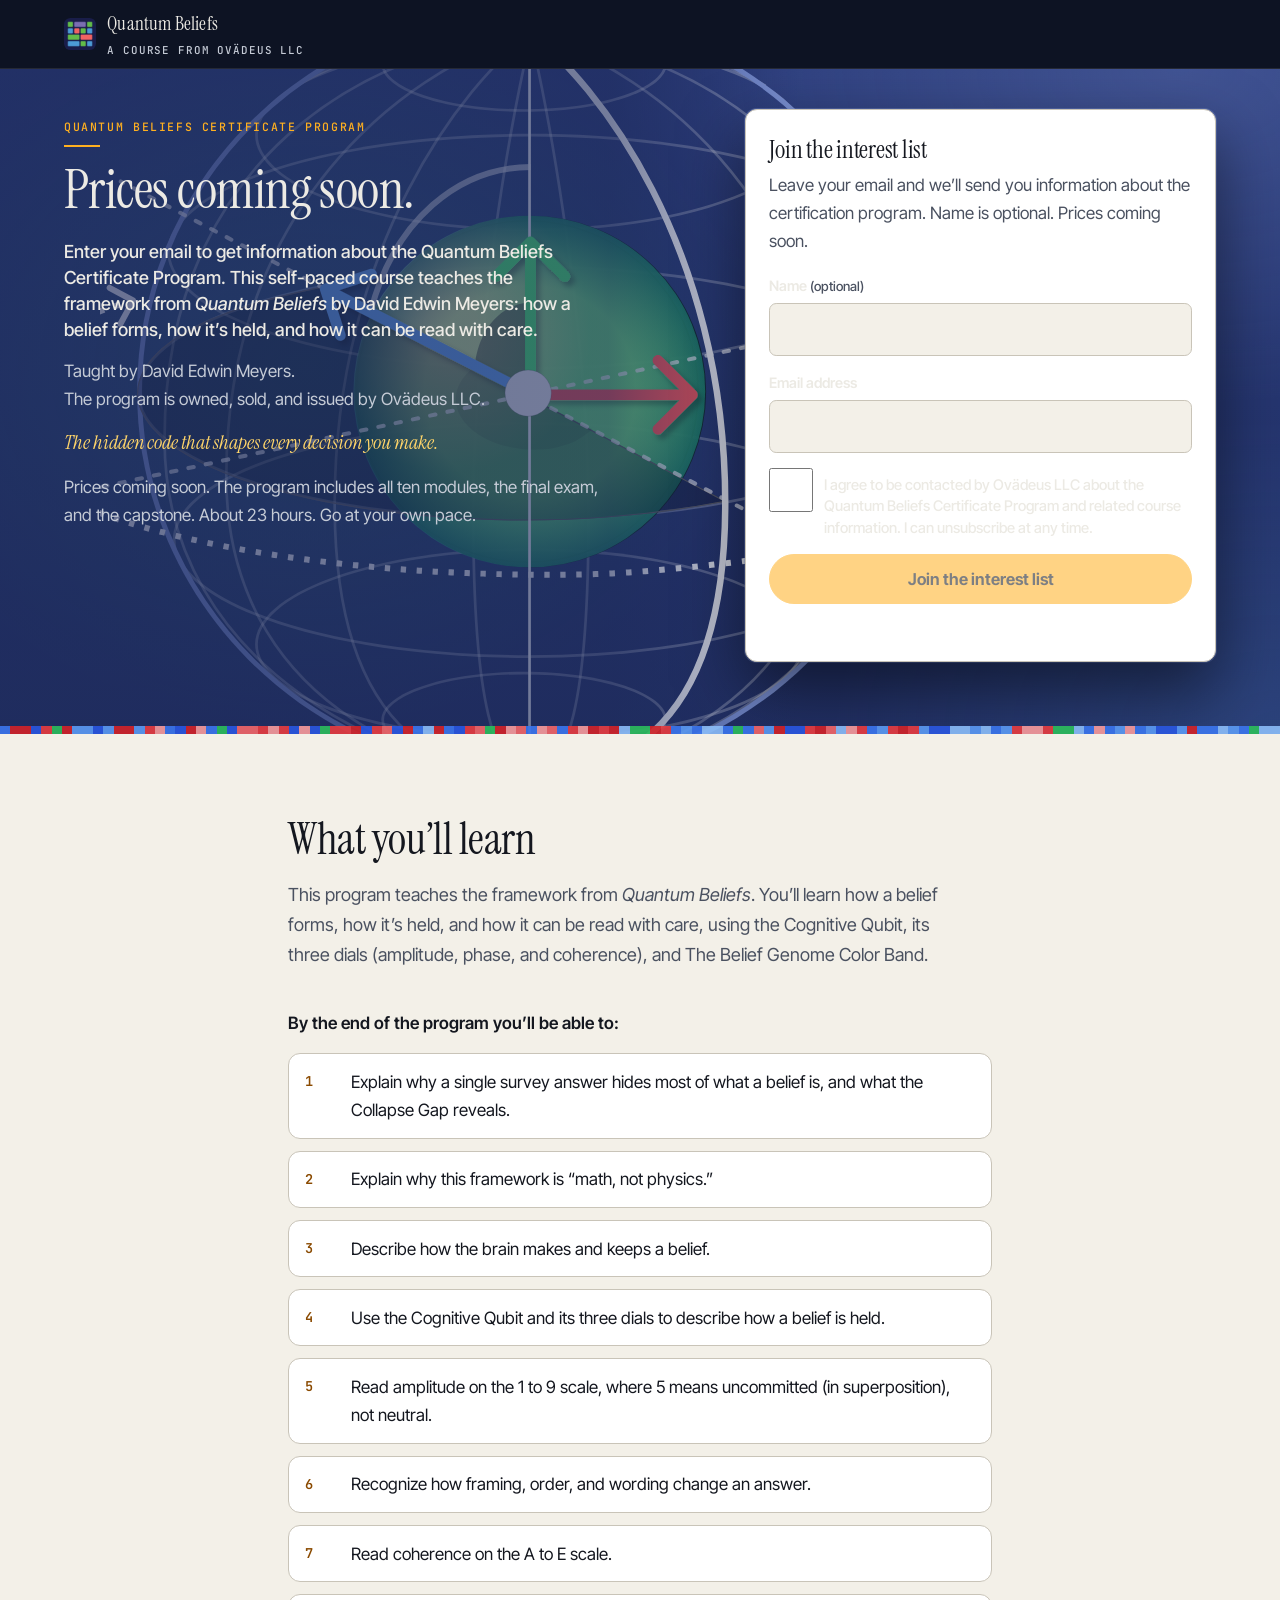
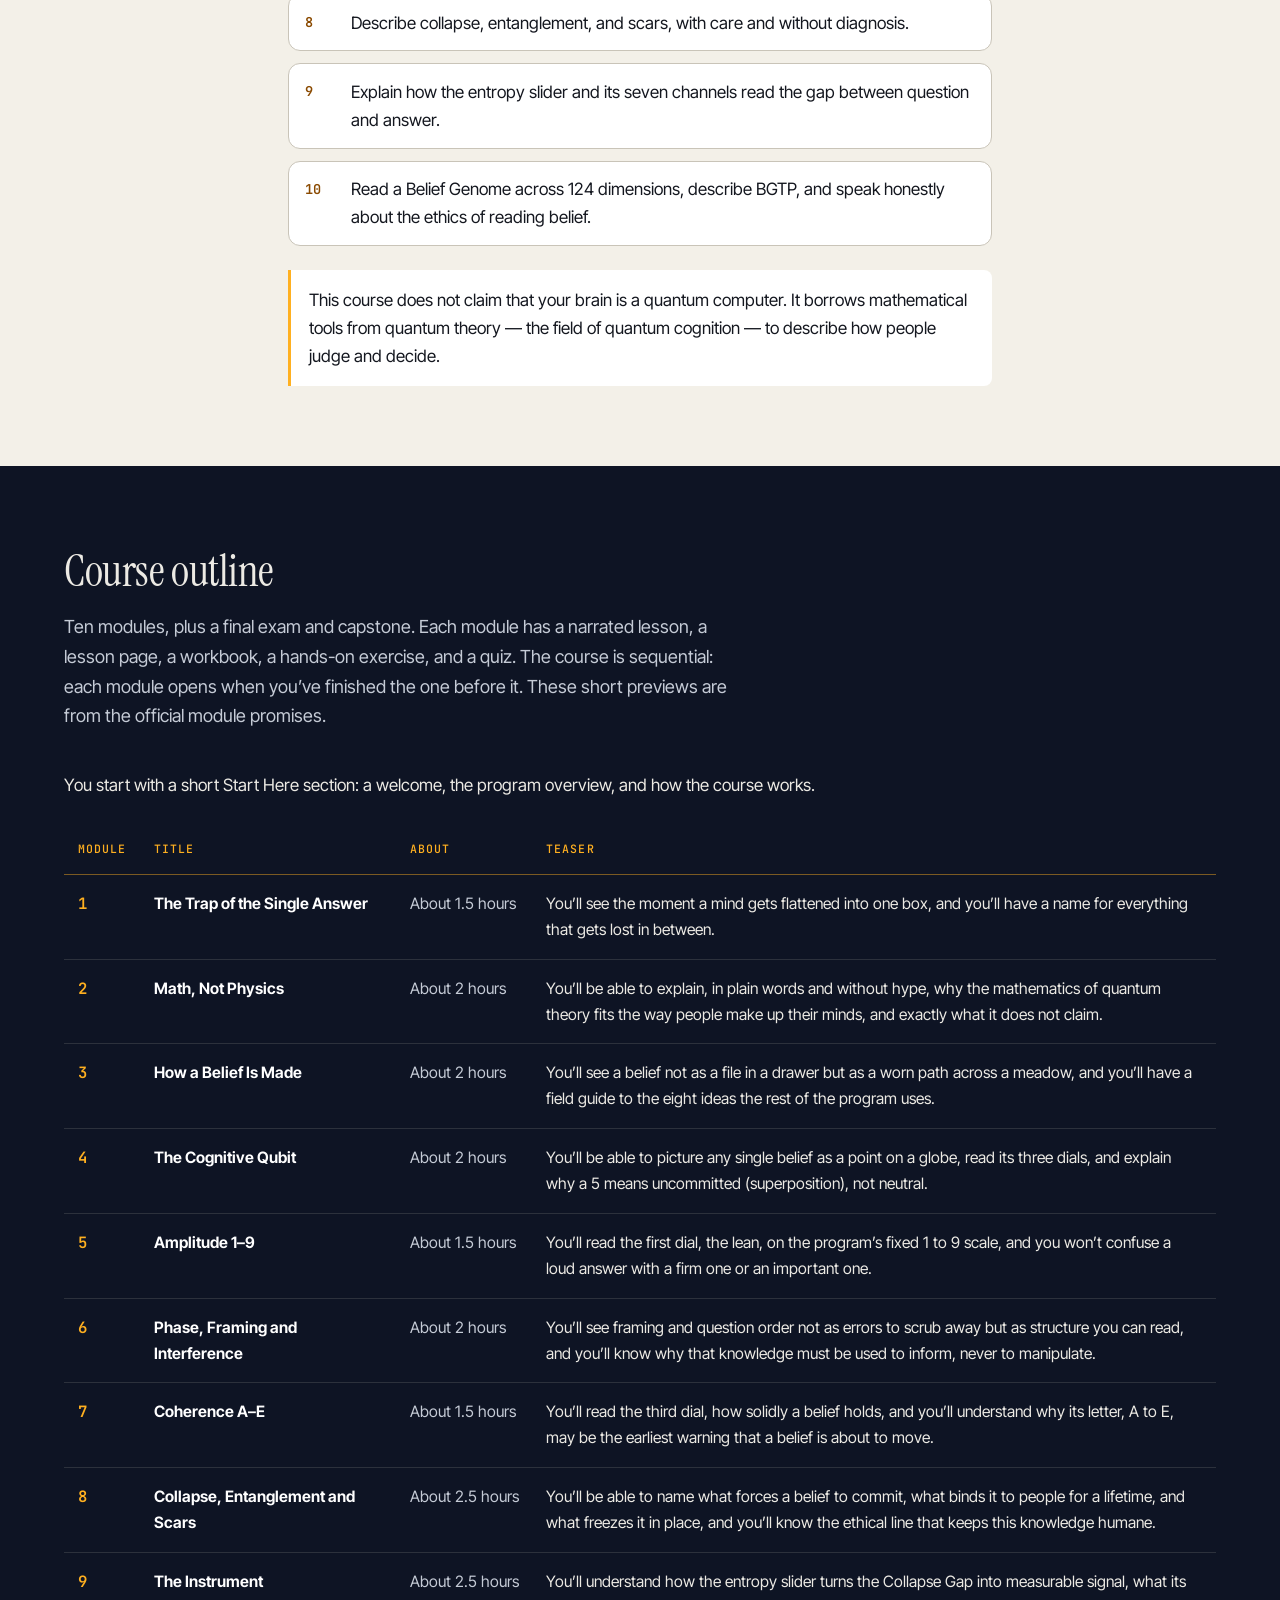
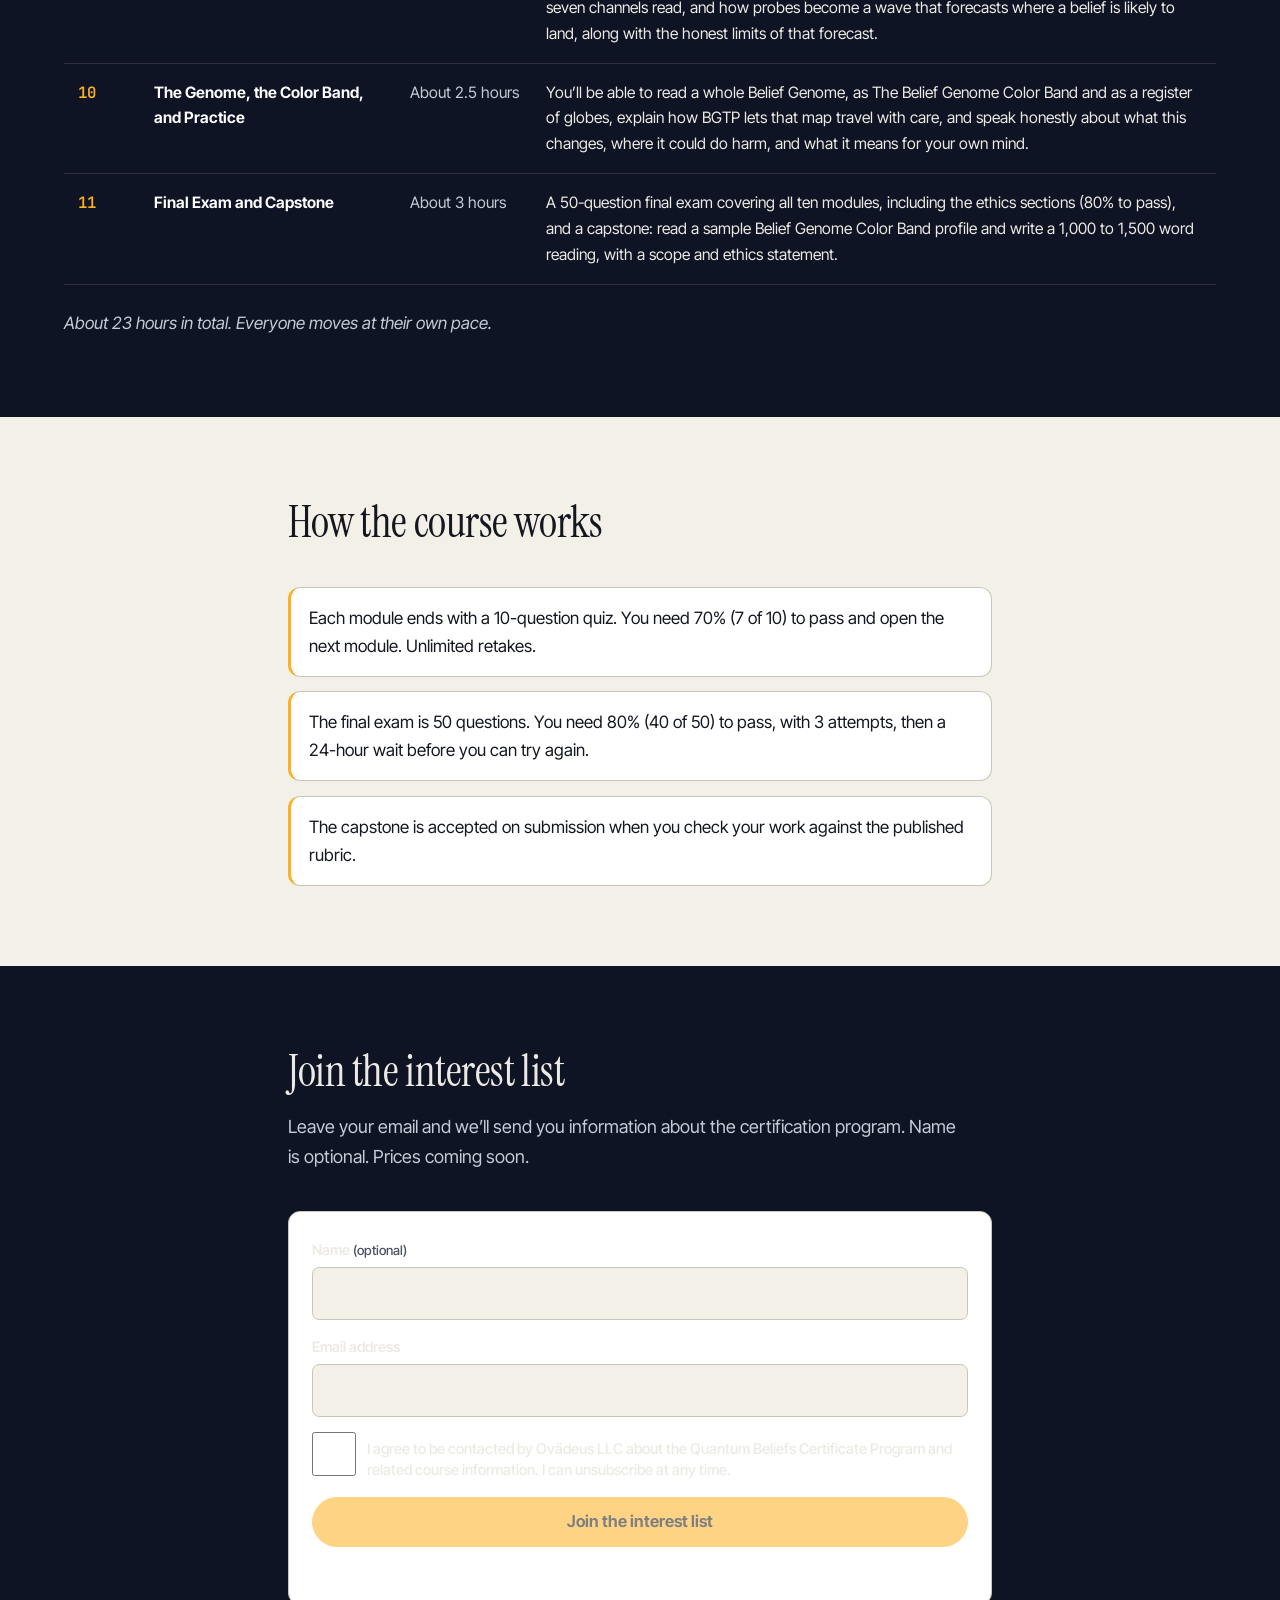
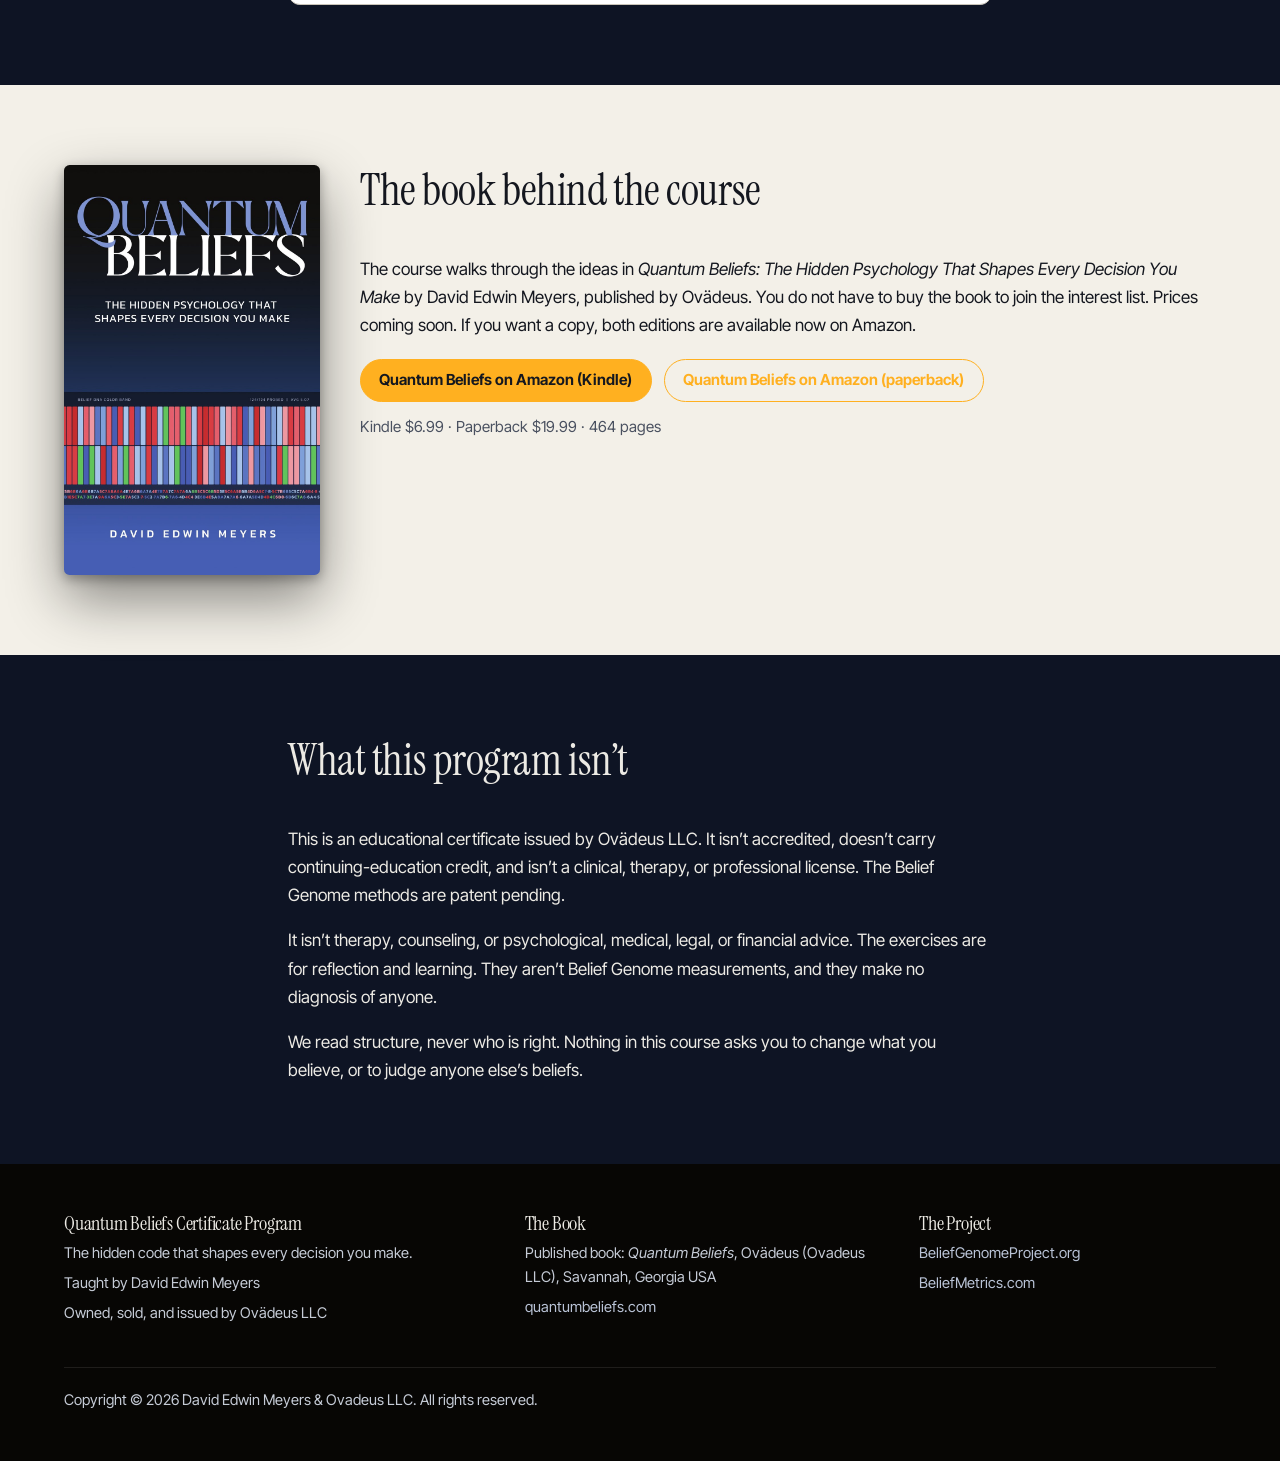
==== certification/index.html @ 7f12917e "Add /certification interest-list page and signup source tags. Duplicate the /linkedin landing as a n" ====
<!DOCTYPE html>
<html lang="en">
<head>
  <meta charset="utf-8">
  <meta name="viewport" content="width=device-width, initial-scale=1">
  <title>Join the interest list · Quantum Beliefs Certificate Program</title>
  <meta name="description" content="Prices coming soon. Join the interest list for the Quantum Beliefs Certificate Program, a self-paced course in the framework of the book Quantum Beliefs by David Edwin Meyers.">
  <meta name="robots" content="noindex, nofollow">
  <meta name="author" content="David Edwin Meyers">
  <meta name="theme-color" content="#0E1424">
  <link rel="canonical" href="https://quantumbeliefs.com/certification">
  <meta property="og:type" content="website">
  <meta property="og:url" content="https://quantumbeliefs.com/certification">
  <meta property="og:title" content="Quantum Beliefs Certificate Program">
  <meta property="og:description" content="Prices coming soon. Join the interest list for the Quantum Beliefs Certificate Program, a self-paced course in the framework of the book Quantum Beliefs by David Edwin Meyers.">
  <meta property="og:image" content="https://quantumbeliefs.com/assets/og-image.jpg">
  <meta property="og:image:width" content="1200">
  <meta property="og:image:height" content="630">
  <meta property="og:locale" content="en_US">
  <meta name="twitter:card" content="summary_large_image">
  <meta name="twitter:url" content="https://quantumbeliefs.com/certification">
  <meta name="twitter:title" content="Quantum Beliefs Certificate Program">
  <meta name="twitter:description" content="Prices coming soon. Join the interest list for the Quantum Beliefs Certificate Program, a self-paced course in the framework of the book Quantum Beliefs by David Edwin Meyers.">
  <meta name="twitter:image" content="https://quantumbeliefs.com/assets/og-image.jpg">
  <link rel="icon" href="/assets/favicon.png" type="image/png">
  <link rel="apple-touch-icon" href="/assets/logo-bgp.png">
  <link rel="stylesheet" href="/styles.css?v=20261124-linkedin-launch">
  <link rel="stylesheet" href="/linkedin/linkedin.css?v=20261124-hero-art">
</head>
<body class="linkedin-page certification-page">
  <a class="skip-link" href="#signup">Skip to sign-up form</a>


  <header class="site-header linkedin-header" id="top">
    <div class="header-inner">
      <a class="brand" href="https://quantumbeliefs.com/">
        <img src="/assets/logo-bgp.png" alt="" width="40" height="40">
        <span class="brand-stack">
          <span class="brand-text">Quantum Beliefs</span>
          <span class="brand-eyebrow">A course from Ovädeus LLC</span>
        </span>
      </a>
    </div>
  </header>

  <main id="main">
    <section class="hero linkedin-hero" aria-labelledby="hero-headline">
      <div class="wrap linkedin-hero-inner">
        <div class="hero-copy">
          <p class="kicker">Quantum Beliefs Certificate Program</p>
          <h1 id="hero-headline" class="hero-headline">Prices coming soon.</h1>
          <p class="hero-lead">Enter your email to get information about the Quantum Beliefs Certificate Program. This self-paced course teaches the framework from <cite>Quantum Beliefs</cite> by David Edwin Meyers: how a belief forms, how it’s held, and how it can be read with care.</p>
          <p class="hero-byline">Taught by David Edwin Meyers.<br> The program is owned, sold, and issued by Ovädeus LLC.</p>
          <p class="hero-tagline">The hidden code that shapes every decision you make.</p>
          <p class="hero-support">Prices coming soon. The program includes all ten modules, the final exam, and the capstone. About 23 hours. Go at your own pace.</p>
        </div>
        <div class="signup-card signup-card-hero js-form-panel" id="signup">
          <h2 class="form-card-title">Join the interest list</h2>
          <p class="form-card-lead">Leave your email and we’ll send you information about the certification program. Name is optional. Prices coming soon.</p>
          <!-- FORM: compact hero instance. Same list as the full form below. -->
          <div class="js-form-wrap">
            <!-- form markup injected below as include-like block: hero -->
                        <form id="signup-form-hero" class="signup-form js-signup-form" novalidate>

            <div class="field">
              <label for="name-hero">Name <span class="optional">(optional)</span></label>
              <input id="name-hero" name="name" type="text" autocomplete="name" maxlength="200">
            </div>
            <div class="field">
              <label for="email-hero">Email address</label>
              <input id="email-hero" name="email" type="email" autocomplete="email" required inputmode="email" spellcheck="false">
            </div>
            <div class="field field-consent">
              <input id="consent-hero" name="consent" type="checkbox" value="yes" required>
              <label for="consent-hero">I agree to be contacted by Ovädeus LLC about the Quantum Beliefs Certificate Program and related course information. I can unsubscribe at any time.</label>
            </div>
            <div class="hp" aria-hidden="true">
              <label for="website-hero">Company</label>
              <input id="website-hero" name="website" type="text" tabindex="-1" autocomplete="off">
            </div>
            <input type="hidden" name="utm_source" value="">
            <input type="hidden" name="utm_medium" value="">
            <input type="hidden" name="utm_campaign" value="">
            <input type="hidden" name="utm_term" value="">
            <input type="hidden" name="utm_content" value="">
            <input type="hidden" name="landing_path" value="/certification">
            <button class="btn btn-primary btn-lg js-submit" type="submit" disabled>Join the interest list</button>
            <p class="form-status js-form-status" role="alert" aria-live="polite"></p>

            </form>
          </div>
          <div class="thanks-state js-thanks" hidden>
                        <div class="thanks-inner">
              <h2 class="thanks-heading js-thanks-heading" tabindex="-1">Thank you</h2>
              <p>We’ve received your interest in the Quantum Beliefs Certificate Program. We’ll email you information at the address you entered.</p>
              <p>You don’t need to buy the book to continue. If you’d like a copy, the Kindle and paperback editions are on Amazon.</p>
              <p class="book-links">
                <a href="https://www.amazon.com/dp/B0HP9FCWVP" target="_blank" rel="noopener noreferrer">Quantum Beliefs on Amazon (Kindle)</a>
                <a href="https://www.amazon.com/dp/B0HRRKL9PH" target="_blank" rel="noopener noreferrer">Quantum Beliefs on Amazon (paperback)</a>
              </p>
            </div>

          </div>
        </div>
      </div>
    </section>

    <section class="section section-paper" id="learn" aria-labelledby="learn-heading">
      <div class="wrap narrow">
        <header class="section-head">
          <h2 id="learn-heading">What you’ll learn</h2>
          <p class="section-lead">This program teaches the framework from <cite>Quantum Beliefs</cite>. You’ll learn how a belief forms, how it’s held, and how it can be read with care, using the Cognitive Qubit, its three dials (amplitude, phase, and coherence), and The Belief Genome Color Band.</p>
        </header>
        <p class="objectives-intro">By the end of the program you’ll be able to:</p>
        <ol class="objectives-list">
          <li>Explain why a single survey answer hides most of what a belief is, and what the Collapse Gap reveals.</li>
          <li>Explain why this framework is “math, not physics.”</li>
          <li>Describe how the brain makes and keeps a belief.</li>
          <li>Use the Cognitive Qubit and its three dials to describe how a belief is held.</li>
          <li>Read amplitude on the 1 to 9 scale, where 5 means uncommitted (in superposition), not neutral.</li>
          <li>Recognize how framing, order, and wording change an answer.</li>
          <li>Read coherence on the A to E scale.</li>
          <li>Describe collapse, entanglement, and scars, with care and without diagnosis.</li>
          <li>Explain how the entropy slider and its seven channels read the gap between question and answer.</li>
          <li>Read a Belief Genome across 124 dimensions, describe BGTP, and speak honestly about the ethics of reading belief.</li>
        </ol>
        <p class="metaphor-note">This course does not claim that your brain is a quantum computer. It borrows mathematical tools from quantum theory — the field of quantum cognition — to describe how people judge and decide.</p>
      </div>
    </section>

    <section class="section section-navy" id="outline" aria-labelledby="outline-heading">
      <div class="wrap">
        <header class="section-head">
          <h2 id="outline-heading">Course outline</h2>
          <p class="section-lead on-dark">Ten modules, plus a final exam and capstone. Each module has a narrated lesson, a lesson page, a workbook, a hands-on exercise, and a quiz. The course is sequential: each module opens when you’ve finished the one before it. These short previews are from the official module promises.</p>
        </header>
        <p class="orientation-line">You start with a short Start Here section: a welcome, the program overview, and how the course works.</p>
        <div class="outline-scroll">
          <table class="outline-table">
            <caption class="visually-hidden">Official module titles, hour estimates, and teaser promises</caption>
            <thead>
              <tr>
                <th scope="col">Module</th>
                <th scope="col">Title</th>
                <th scope="col">About</th>
                <th scope="col">Teaser</th>
              </tr>
            </thead>
            <tbody>
              <tr>
                <th scope="row">1</th>
                <td>The Trap of the Single Answer</td>
                <td>About 1.5 hours</td>
                <td>You’ll see the moment a mind gets flattened into one box, and you’ll have a name for everything that gets lost in between.</td>
              </tr>
              <tr>
                <th scope="row">2</th>
                <td>Math, Not Physics</td>
                <td>About 2 hours</td>
                <td>You’ll be able to explain, in plain words and without hype, why the mathematics of quantum theory fits the way people make up their minds, and exactly what it does not claim.</td>
              </tr>
              <tr>
                <th scope="row">3</th>
                <td>How a Belief Is Made</td>
                <td>About 2 hours</td>
                <td>You’ll see a belief not as a file in a drawer but as a worn path across a meadow, and you’ll have a field guide to the eight ideas the rest of the program uses.</td>
              </tr>
              <tr>
                <th scope="row">4</th>
                <td>The Cognitive Qubit</td>
                <td>About 2 hours</td>
                <td>You’ll be able to picture any single belief as a point on a globe, read its three dials, and explain why a 5 means uncommitted (superposition), not neutral.</td>
              </tr>
              <tr>
                <th scope="row">5</th>
                <td>Amplitude 1–9</td>
                <td>About 1.5 hours</td>
                <td>You’ll read the first dial, the lean, on the program’s fixed 1 to 9 scale, and you won’t confuse a loud answer with a firm one or an important one.</td>
              </tr>
              <tr>
                <th scope="row">6</th>
                <td>Phase, Framing and Interference</td>
                <td>About 2 hours</td>
                <td>You’ll see framing and question order not as errors to scrub away but as structure you can read, and you’ll know why that knowledge must be used to inform, never to manipulate.</td>
              </tr>
              <tr>
                <th scope="row">7</th>
                <td>Coherence A–E</td>
                <td>About 1.5 hours</td>
                <td>You’ll read the third dial, how solidly a belief holds, and you’ll understand why its letter, A to E, may be the earliest warning that a belief is about to move.</td>
              </tr>
              <tr>
                <th scope="row">8</th>
                <td>Collapse, Entanglement and Scars</td>
                <td>About 2.5 hours</td>
                <td>You’ll be able to name what forces a belief to commit, what binds it to people for a lifetime, and what freezes it in place, and you’ll know the ethical line that keeps this knowledge humane.</td>
              </tr>
              <tr>
                <th scope="row">9</th>
                <td>The Instrument</td>
                <td>About 2.5 hours</td>
                <td>You’ll understand how the entropy slider turns the Collapse Gap into measurable signal, what its seven channels read, and how probes become a wave that forecasts where a belief is likely to land, along with the honest limits of that forecast.</td>
              </tr>
              <tr>
                <th scope="row">10</th>
                <td>The Genome, the Color Band, and Practice</td>
                <td>About 2.5 hours</td>
                <td>You’ll be able to read a whole Belief Genome, as The Belief Genome Color Band and as a register of globes, explain how BGTP lets that map travel with care, and speak honestly about what this changes, where it could do harm, and what it means for your own mind.</td>
              </tr>
              <tr>
                <th scope="row">11</th>
                <td>Final Exam and Capstone</td>
                <td>About 3 hours</td>
                <td>A 50-question final exam covering all ten modules, including the ethics sections (80% to pass), and a capstone: read a sample Belief Genome Color Band profile and write a 1,000 to 1,500 word reading, with a scope and ethics statement.</td>
              </tr>
            </tbody>
          </table>
        </div>
        <p class="outline-close">About 23 hours in total. Everyone moves at their own pace.</p>
      </div>
    </section>

    <section class="section section-paper" id="how-it-works" aria-labelledby="how-heading">
      <div class="wrap narrow">
        <header class="section-head">
          <h2 id="how-heading">How the course works</h2>
        </header>
        <ul class="how-list">
          <li>Each module ends with a 10-question quiz. You need 70% (7 of 10) to pass and open the next module. Unlimited retakes.</li>
          <li>The final exam is 50 questions. You need 80% (40 of 50) to pass, with 3 attempts, then a 24-hour wait before you can try again.</li>
          <li>The capstone is accepted on submission when you check your work against the published rubric.</li>
        </ul>
      </div>
    </section>

    <section class="section section-navy" id="request-access" aria-labelledby="form-heading">
      <div class="wrap narrow">
        <header class="section-head">
          <h2 id="form-heading">Join the interest list</h2>
          <p class="section-lead on-dark">Leave your email and we’ll send you information about the certification program. Name is optional. Prices coming soon.</p>
        </header>
        <div class="signup-card signup-card-full js-form-panel">
          <div class="js-form-wrap">
                        <form id="signup-form-full" class="signup-form js-signup-form" novalidate>

            <div class="field">
              <label for="name-full">Name <span class="optional">(optional)</span></label>
              <input id="name-full" name="name" type="text" autocomplete="name" maxlength="200">
            </div>
            <div class="field">
              <label for="email-full">Email address</label>
              <input id="email-full" name="email" type="email" autocomplete="email" required inputmode="email" spellcheck="false">
            </div>
            <div class="field field-consent">
              <input id="consent-full" name="consent" type="checkbox" value="yes" required>
              <label for="consent-full">I agree to be contacted by Ovädeus LLC about the Quantum Beliefs Certificate Program and related course information. I can unsubscribe at any time.</label>
            </div>
            <div class="hp" aria-hidden="true">
              <label for="website-full">Company</label>
              <input id="website-full" name="website" type="text" tabindex="-1" autocomplete="off">
            </div>
            <input type="hidden" name="utm_source" value="">
            <input type="hidden" name="utm_medium" value="">
            <input type="hidden" name="utm_campaign" value="">
            <input type="hidden" name="utm_term" value="">
            <input type="hidden" name="utm_content" value="">
            <input type="hidden" name="landing_path" value="/certification">
            <button class="btn btn-primary btn-lg js-submit" type="submit" disabled>Join the interest list</button>
            <p class="form-status js-form-status" role="alert" aria-live="polite"></p>

            </form>
          </div>
          <div class="thanks-state js-thanks" hidden>
                        <div class="thanks-inner">
              <h2 class="thanks-heading js-thanks-heading" tabindex="-1">Thank you</h2>
              <p>We’ve received your interest in the Quantum Beliefs Certificate Program. We’ll email you information at the address you entered.</p>
              <p>You don’t need to buy the book to continue. If you’d like a copy, the Kindle and paperback editions are on Amazon.</p>
              <p class="book-links">
                <a href="https://www.amazon.com/dp/B0HP9FCWVP" target="_blank" rel="noopener noreferrer">Quantum Beliefs on Amazon (Kindle)</a>
                <a href="https://www.amazon.com/dp/B0HRRKL9PH" target="_blank" rel="noopener noreferrer">Quantum Beliefs on Amazon (paperback)</a>
              </p>
            </div>

          </div>
        </div>
      </div>
    </section>

    <section class="section section-paper" id="book" aria-labelledby="book-heading">
      <div class="wrap book-grid">
        <div class="book-cover">
          <img
            src="/assets/cover-quantum-beliefs-web.jpg"
            width="900"
            height="1440"
            alt="Cover of Quantum Beliefs by David Edwin Meyers">
        </div>
        <div class="book-copy">
          <header class="section-head">
            <h2 id="book-heading">The book behind the course</h2>
          </header>
          <div class="prose">
            <p>The course walks through the ideas in <cite>Quantum Beliefs: The Hidden Psychology That Shapes Every Decision You Make</cite> by David Edwin Meyers, published by Ovädeus. You do not have to buy the book to join the interest list. Prices coming soon. If you want a copy, both editions are available now on Amazon.</p>
          </div>
          <p class="book-links">
            <a class="btn btn-primary" href="https://www.amazon.com/dp/B0HP9FCWVP" target="_blank" rel="noopener noreferrer">Quantum Beliefs on Amazon (Kindle)</a>
            <a class="btn btn-ghost btn-ghost-on-paper" href="https://www.amazon.com/dp/B0HRRKL9PH" target="_blank" rel="noopener noreferrer">Quantum Beliefs on Amazon (paperback)</a>
          </p>
          <p class="book-price-line">Kindle $6.99 · Paperback $19.99 · 464 pages</p>
        </div>
      </div>
    </section>

    <section class="section section-navy" id="disclaimer" aria-labelledby="isnt-heading">
      <div class="wrap narrow">
        <header class="section-head">
          <h2 id="isnt-heading">What this program isn’t</h2>
        </header>
        <div class="prose on-dark">
          <p>This is an educational certificate issued by Ovädeus LLC. It isn’t accredited, doesn’t carry continuing-education credit, and isn’t a clinical, therapy, or professional license. The Belief Genome methods are patent pending.</p>
          <p>It isn’t therapy, counseling, or psychological, medical, legal, or financial advice. The exercises are for reflection and learning. They aren’t Belief Genome measurements, and they make no diagnosis of anyone.</p>
          <p>We read structure, never who is right. Nothing in this course asks you to change what you believe, or to judge anyone else’s beliefs.</p>
        </div>
      </div>
    </section>
  </main>

  <footer class="site-footer">
    <div class="wrap footer-grid linkedin-footer-grid">
      <div>
        <p class="footer-title">Quantum Beliefs Certificate Program</p>
        <p>The hidden code that shapes every decision you make.</p>
        <p>Taught by David Edwin Meyers</p>
        <p>Owned, sold, and issued by Ovädeus LLC</p>
      </div>
      <div>
        <p class="footer-title">The Book</p>
        <p>Published book: <cite>Quantum Beliefs</cite>, Ovädeus (Ovadeus LLC), Savannah, Georgia USA</p>
        <p><a href="https://quantumbeliefs.com/">quantumbeliefs.com</a></p>
      </div>
      <div>
        <p class="footer-title">The Project</p>
        <p><a href="https://beliefgenomeproject.org" target="_blank" rel="noopener noreferrer">BeliefGenomeProject.org</a></p>
        <p><a href="https://beliefmetrics.com" target="_blank" rel="noopener noreferrer">BeliefMetrics.com</a></p>
      </div>
    </div>
    <div class="wrap footer-base">
      <p>Copyright © 2026 David Edwin Meyers &amp; Ovadeus LLC. All rights reserved.</p>
    </div>
  </footer>

  <div class="mobile-cta" aria-hidden="false">
    <a class="btn btn-primary" href="#signup">Join the interest list</a>
  </div>

  <script src="/certification/certification.js?v=20261126-cert-preview" defer></script>
</body>
</html>
---- styles.css ----
/* Quantum Beliefs landing page
   Brand tokens from the Belief Genome Project design system
   (navy, paper, ink) with a warm amber-orange accent used
   throughout the page (primary #FFB020, hot #FF8A00, tint #FFD56A).
   Instrument Serif, Inter Tight, JetBrains Mono. */

@font-face {
  font-family: "Instrument Serif";
  src: url("assets/fonts/InstrumentSerif-Regular.ttf") format("truetype");
  font-weight: 400;
  font-style: normal;
  font-display: swap;
}
@font-face {
  font-family: "Instrument Serif";
  src: url("assets/fonts/InstrumentSerif-Italic.ttf") format("truetype");
  font-weight: 400;
  font-style: italic;
  font-display: swap;
}
@font-face {
  font-family: "Inter Tight";
  src: url("assets/fonts/InterTight-VariableFont_wght.ttf") format("truetype");
  font-weight: 100 900;
  font-style: normal;
  font-display: swap;
}
@font-face {
  font-family: "Inter Tight";
  src: url("assets/fonts/InterTight-Italic-VariableFont_wght.ttf") format("truetype");
  font-weight: 100 900;
  font-style: italic;
  font-display: swap;
}
@font-face {
  font-family: "JetBrains Mono";
  src: url("assets/fonts/JetBrainsMono-VariableFont_wght.ttf") format("truetype");
  font-weight: 100 900;
  font-style: normal;
  font-display: swap;
}

:root {
  --navy: #0E1424;
  --field: #16213F;
  --paper: #F3F0E8;
  --ink: #14171F;
  --mist: #8A93A6;
  --rule: #C9C4B8;
  --accent: #FFB020;
  --accent-hot: #FF8A00;
  --accent-tint: #FFD56A;
  --accent-link: #8A4A00;
  --accent-link-hover: #A35500;
  --amber: var(--accent);
  --sticky-cta-h: 5.25rem;
  --red: #E5484D;
  --green: #2FBF71;
  --haze: #B9C3D6;
  --line-on-navy: #ECEAE4;
  --muted-on-navy: #C5CBD6;
  --muted-on-paper: #4A5160;
  --header-h: 4.25rem;
  --wrap: 72rem;
  --narrow: 44rem;
  --radius: 0.75rem;
  --shadow-cover: 0 1.5rem 3.5rem rgba(0, 0, 0, 0.45), 0 0.25rem 0.75rem rgba(0, 0, 0, 0.3);
  color-scheme: dark light;
}

*, *::before, *::after { box-sizing: border-box; }

html {
  scroll-behavior: smooth;
  scroll-padding-top: calc(var(--header-h) + 0.75rem);
}

html, body { overflow-x: hidden; }
body {
  margin: 0;
  font-family: "Inter Tight", system-ui, -apple-system, "Segoe UI", sans-serif;
  font-size: 1.0625rem;
  line-height: 1.65;
  color: var(--ink);
  background: var(--navy);
  -webkit-font-smoothing: antialiased;
  text-rendering: optimizeLegibility;
}

img { max-width: 100%; height: auto; display: block; }
a { color: var(--accent-link); }
a:hover { color: var(--accent-link-hover); }
cite { font-style: italic; }

.skip-link {
  position: absolute;
  left: 1rem;
  top: -4rem;
  z-index: 200;
  background: var(--accent);
  color: var(--ink);
  padding: 0.5rem 0.85rem;
  font-weight: 650;
  text-decoration: none;
  border-radius: 0.25rem;
}
.skip-link:focus { top: 0.75rem; }

.wrap {
  width: min(var(--wrap), calc(100% - 2.5rem));
  margin-inline: auto;
}
.wrap.narrow { width: min(var(--narrow), calc(100% - 2.5rem)); }

/* ----- Type ----- */
.kicker {
  font-family: "JetBrains Mono", ui-monospace, monospace;
  font-size: 0.72rem;
  font-weight: 500;
  letter-spacing: 0.14em;
  text-transform: uppercase;
  color: var(--accent);
  margin: 0 0 0.85rem;
}
.kicker::after {
  content: "";
  display: block;
  width: 2.25rem;
  height: 2px;
  background: currentColor;
  margin-top: 0.55rem;
}
.kicker-ink { color: var(--accent-link); }

h1, h2, h3, .footer-title {
  font-family: "Instrument Serif", Georgia, "Times New Roman", serif;
  font-weight: 400;
  line-height: 1.15;
  letter-spacing: -0.01em;
  margin: 0;
}
h2 { font-size: clamp(1.85rem, 3.4vw, 2.75rem); color: inherit; }
h3 { font-size: 1.35rem; }

.section-head { max-width: 42rem; margin-bottom: 2.5rem; }
.section-lead { margin: 1rem 0 0; color: var(--muted-on-paper); font-size: 1.125rem; }
.section-lead.on-dark { color: var(--muted-on-navy); }

.prose p { margin: 0 0 1.1rem; }
.prose p:last-child { margin-bottom: 0; }
.prose.on-dark { color: var(--line-on-navy); }

/* ----- Header ----- */
.site-header {
  position: sticky;
  top: 0;
  z-index: 50;
  background: rgba(14, 20, 36, 0.88);
  backdrop-filter: blur(14px);
  -webkit-backdrop-filter: blur(14px);
  border-bottom: 1px solid rgba(201, 196, 184, 0.12);
}
.header-inner {
  width: min(var(--wrap), calc(100% - 2.5rem));
  margin-inline: auto;
  min-height: var(--header-h);
  display: flex;
  align-items: center;
  justify-content: space-between;
  gap: 1rem;
}
.brand {
  display: flex;
  align-items: center;
  gap: 0.7rem;
  text-decoration: none;
  color: var(--line-on-navy);
  flex-shrink: 0;
}
.brand img {
  width: 2rem;
  height: 2rem;
  border-radius: 0.4rem;
}
.brand-text {
  font-family: "Instrument Serif", Georgia, serif;
  font-size: 1.2rem;
  letter-spacing: 0.01em;
}

.site-nav {
  display: flex;
  align-items: center;
  gap: 1.5rem;
}
.site-nav ul {
  display: flex;
  gap: 0.95rem;
  list-style: none;
  margin: 0;
  padding: 0;
}
.site-nav a {
  color: var(--muted-on-navy);
  text-decoration: none;
  font-size: 0.9rem;
  font-weight: 500;
}
.site-nav a:hover,
.site-nav a:focus-visible { color: var(--line-on-navy); }

.nav-toggle {
  display: none;
  width: 2.75rem;
  height: 2.75rem;
  border: 0;
  background: transparent;
  padding: 0.7rem;
  cursor: pointer;
}
.nav-toggle-bar {
  display: block;
  height: 2px;
  background: var(--line-on-navy);
  margin: 5px 0;
  border-radius: 1px;
}

/* ----- Buttons ----- */
.btn {
  display: inline-flex;
  align-items: center;
  justify-content: center;
  gap: 0.4rem;
  padding: 0.7rem 1.15rem;
  border-radius: 999px;
  font: inherit;
  font-weight: 650;
  font-size: 0.95rem;
  text-decoration: none;
  border: 1px solid transparent;
  cursor: pointer;
  line-height: 1.2;
  text-align: center;
}
a.btn-primary,
.btn-primary {
  background: var(--accent);
  color: var(--ink);
  border-color: var(--accent);
}
a.btn-primary:hover,
a.btn-primary:focus-visible,
.btn-primary:hover,
.btn-primary:focus-visible {
  background: var(--accent-hot);
  color: var(--ink);
  border-color: var(--accent-hot);
}
a.btn-ghost,
.btn-ghost {
  background: transparent;
  color: var(--accent);
  border-color: var(--accent);
}
a.btn-ghost:hover,
a.btn-ghost:focus-visible,
.btn-ghost:hover,
.btn-ghost:focus-visible {
  background: var(--accent);
  color: var(--ink);
  border-color: var(--accent);
}
.site-nav a.btn-primary,
.site-nav a.btn-primary:hover,
.site-nav a.btn-primary:focus-visible {
  color: var(--ink);
}
.btn-lg { padding: 0.9rem 1.4rem; font-size: 1.02rem; }
.btn-nav { padding: 0.55rem 0.95rem; font-size: 0.88rem; white-space: nowrap; }
.btn-disabled,
a.btn-disabled,
span.btn-disabled {
  background: transparent;
  color: var(--muted-on-paper);
  border: 1px dashed var(--rule);
  cursor: not-allowed;
  pointer-events: none;
  font-weight: 550;
  font-size: 0.78rem;
  line-height: 1.35;
  border-radius: 0.5rem;
  padding: 0.65rem 0.7rem;
  white-space: normal;
  width: 100%;
}

:focus-visible {
  outline: 2px solid var(--accent);
  outline-offset: 3px;
}

/* ----- Hero ----- */
.hero {
  background:
    linear-gradient(180deg, #070604 0%, #0C0A07 42%, #16120A 100%);
  color: var(--line-on-navy);
  padding: 2.5rem 0 4.5rem;
  overflow: hidden;
  overflow: clip;
}
.hero-inner {
  width: min(var(--wrap), calc(100% - 2.5rem));
  margin-inline: auto;
  display: grid;
  grid-template-columns: minmax(16rem, 22.5rem) 1fr;
  gap: 4rem;
  align-items: center;
}
.hero-cover {
  position: relative;
  z-index: 1;
}
.cover-glow {
  position: absolute;
  inset: -28% -40%;
  background: radial-gradient(
    ellipse at center,
    rgba(255, 208, 80, 0.88) 0%,
    rgba(255, 176, 32, 0.7) 22%,
    rgba(255, 138, 0, 0.5) 50%,
    rgba(255, 138, 0, 0) 78%
  );
  filter: blur(6px);
  z-index: 0;
  pointer-events: none;
}
.hero-cover img {
  position: relative;
  z-index: 1;
  width: 100%;
  border-radius: 0.2rem;
  box-shadow: var(--shadow-cover);
}
.hero-copy { padding-block: 0.5rem; position: relative; z-index: 1; }

.hero-project {
  font-family: "JetBrains Mono", ui-monospace, monospace;
  font-size: 0.72rem;
  font-weight: 500;
  letter-spacing: 0.1em;
  text-transform: uppercase;
  color: var(--muted-on-navy);
  margin: -0.35rem 0 1rem;
}
.nowrap { white-space: nowrap; }
.hero-headline {
  font-family: "Instrument Serif", Georgia, serif;
  font-size: clamp(2.05rem, 4.2vw, 3.35rem);
  line-height: 1.12;
  color: #F5F3EC;
  font-weight: 400;
  max-width: 22ch;
  margin: 0 0 1rem;
}
.subtitle {
  font-family: "Instrument Serif", Georgia, serif;
  font-style: italic;
  font-size: clamp(1.2rem, 2.2vw, 1.55rem);
  line-height: 1.35;
  color: var(--line-on-navy);
  max-width: 22em;
  margin: 0 0 0.85rem;
}
.byline {
  font-weight: 600;
  letter-spacing: 0.04em;
  text-transform: none;
  margin: 0 0 1.6rem;
  color: #fff;
}
.hero-lead {
  font-size: clamp(1.15rem, 2vw, 1.35rem);
  font-weight: 500;
  line-height: 1.45;
  color: #fff;
  max-width: 32rem;
  margin: 0 0 0.75rem;
}
.hero-support {
  color: var(--muted-on-navy);
  max-width: 34rem;
  margin: 0 0 1.75rem;
}
.hero-actions {
  display: flex;
  flex-wrap: wrap;
  gap: 0.75rem;
  margin-bottom: 1rem;
}
.hero-meta {
  font-size: 0.9rem;
  color: var(--muted-on-navy);
  max-width: 32rem;
  margin: 0;
}

/* Decorative band inspired by the cover palette — not the book's unique sequence */
.belief-band {
  height: 0.7rem;
  background: repeating-linear-gradient(
    90deg,
    #FFB020 0 12px,
    #E5484D 12px 20px,
    #2FBF71 20px 28px,
    #8FB4FF 28px 40px,
    #FF8A00 40px 46px,
    #C97B9A 46px 56px,
    #FFD56A 56px 70px,
    #16213F 70px 76px,
    #E5484D 76px 88px,
    #2FBF71 88px 96px,
    #A6B8E0 96px 110px
  );
}

/* ----- Sections ----- */
.section { padding: 5rem 0; }
.section-paper {
  background: var(--paper);
  color: var(--ink);
}
.section-navy {
  background: var(--navy);
  color: var(--line-on-navy);
}

.concept-row {
  list-style: none;
  display: grid;
  grid-template-columns: repeat(3, 1fr);
  gap: 1rem;
  padding: 0;
  margin: 1.5rem 0 1.75rem;
}
.concept-row li {
  background: #fff;
  border: 1px solid var(--rule);
  border-radius: var(--radius);
  padding: 1.1rem 1.15rem 1.15rem;
  display: flex;
  flex-direction: column;
  gap: 0.55rem;
  font-size: 1.05rem;
}
.concept-mark {
  width: 2rem;
  height: 0.35rem;
  border-radius: 99px;
  background: var(--accent);
}
.concept-row li:nth-child(2) .concept-mark { background: var(--accent-hot); }
.concept-row li:nth-child(3) .concept-mark { background: var(--accent-tint); }

.pull-band {
  background: var(--field);
  color: var(--line-on-navy);
  padding: 4rem 1.25rem;
}
.pull-quote {
  width: min(44rem, 100%);
  margin: 0 auto;
  border: 0;
}
.pull-quote p {
  font-family: "Instrument Serif", Georgia, serif;
  font-style: italic;
  font-size: clamp(1.7rem, 3.4vw, 2.4rem);
  line-height: 1.3;
  margin: 0;
  text-align: center;
}

.learn-grid {
  list-style: none;
  margin: 0;
  padding: 0;
  display: grid;
  grid-template-columns: repeat(3, 1fr);
  gap: 1rem;
}
.learn-grid li {
  background: #fff;
  border: 1px solid var(--rule);
  border-radius: var(--radius);
  padding: 1.35rem 1.3rem 1.4rem;
}
.learn-grid h3 { margin-bottom: 0.45rem; }
.learn-grid p { margin: 0; color: var(--muted-on-paper); }
.learn-span { grid-column: span 3; }

.parts-grid {
  list-style: none;
  margin: 0;
  padding: 0;
  display: grid;
  grid-template-columns: repeat(3, 1fr);
  gap: 1rem;
  counter-reset: none;
}
.parts-grid li {
  background: var(--field);
  border: 1px solid rgba(201, 196, 184, 0.14);
  border-radius: var(--radius);
  padding: 1.4rem 1.3rem 1.5rem;
}
.part-num {
  font-family: "JetBrains Mono", ui-monospace, monospace;
  font-size: 0.72rem;
  letter-spacing: 0.14em;
  text-transform: uppercase;
  color: var(--accent);
  display: block;
  margin-bottom: 0.65rem;
}
.parts-grid h3 { margin-bottom: 0.5rem; color: #fff; }
.parts-grid p { margin: 0; color: var(--muted-on-navy); }

/* ----- Author ----- */
.author-grid {
  display: grid;
  grid-template-columns: minmax(14rem, 18rem) 1fr;
  gap: 3rem;
  align-items: start;
}
.author-photo {
  margin: 0;
}
.author-photo img {
  width: 100%;
  border-radius: var(--radius);
  background: var(--field);
  aspect-ratio: 4 / 5;
  object-fit: cover;
}
.placeholder-caption {
  font-family: "JetBrains Mono", ui-monospace, monospace;
  font-size: 0.72rem;
  color: #8A5A00;
  margin-top: 0.5rem;
}

/* ----- Testimonials ----- */
.sample-reviews-note {
  font-family: "JetBrains Mono", ui-monospace, monospace;
  font-size: 0.82rem;
  letter-spacing: 0.02em;
  color: var(--muted-on-paper);
  margin: 1.25rem 0 0;
}
.sample-tag {
  align-self: flex-start;
  font-family: "JetBrains Mono", ui-monospace, monospace;
  font-size: 0.68rem;
  letter-spacing: 0.12em;
  text-transform: uppercase;
  font-weight: 600;
  color: var(--accent-link);
  border: 1px solid var(--rule);
  border-radius: 999px;
  padding: 0.15rem 0.5rem;
}
.placeholder-banner {
  background: #fff6e0;
  border: 1px dashed var(--accent);
  color: #5c4300;
  padding: 0.9rem 1rem;
  border-radius: 0.5rem;
  font-size: 0.95rem;
  margin: 1.25rem 0 0;
}
.placeholder-banner code {
  font-family: "JetBrains Mono", ui-monospace, monospace;
  font-size: 0.85em;
  white-space: nowrap;
}

.testimonial-grid {
  display: grid;
  grid-template-columns: repeat(3, 1fr);
  gap: 1.15rem;
  margin-top: 2rem;
}
.testimonial-card {
  background: #fff;
  border: 1px solid var(--rule);
  border-radius: var(--radius);
  padding: 1.5rem 1.35rem 1.45rem;
  display: flex;
  flex-direction: column;
  gap: 1rem;
  min-height: 100%;
}
.testimonial-card.has-placeholder {
  outline: 1px dashed rgba(242, 181, 68, 0.7);
  outline-offset: -1px;
}
.testimonial-photo {
  width: 4.5rem;
  height: 4.5rem;
  border-radius: 50%;
  object-fit: cover;
  background: var(--field);
  flex-shrink: 0;
}
.testimonial-quote {
  margin: 0;
  font-family: "Instrument Serif", Georgia, serif;
  font-style: italic;
  font-size: 1.2rem;
  line-height: 1.45;
  flex: 1;
}
.testimonial-quote.is-placeholder,
.testimonial-name.is-placeholder,
.testimonial-role.is-placeholder {
  color: #8A5A00;
}
.testimonial-footer {
  display: flex;
  align-items: center;
  gap: 0.85rem;
  margin-top: 0.25rem;
}
.testimonial-name {
  font-weight: 650;
  margin: 0;
  font-size: 0.98rem;
}
.testimonial-role {
  margin: 0.15rem 0 0;
  font-size: 0.88rem;
  color: var(--muted-on-paper);
}

.bgp-links {
  margin: 2rem 0 0;
  display: flex;
  flex-wrap: wrap;
  gap: 0.7rem;
  font-family: "JetBrains Mono", ui-monospace, monospace;
  font-size: 0.9rem;
}
.bgp-links a { color: var(--accent); text-decoration: none; }
.bgp-links a:hover { text-decoration: underline; color: #fff; }

/* ----- Excerpt + signup ----- */
.excerpt-grid {
  display: grid;
  grid-template-columns: 1.4fr 0.9fr;
  gap: 2.5rem;
  align-items: start;
}
.excerpt-signoff {
  font-family: "Instrument Serif", Georgia, serif;
  font-style: italic;
  margin-top: 1.5rem !important;
}
.signup-card {
  background: #fff;
  border: 1px solid var(--rule);
  border-radius: var(--radius);
  padding: 1.6rem 1.45rem 1.7rem;
  position: sticky;
  top: calc(var(--header-h) + 1rem);
}
.signup-card h3 { margin-bottom: 0.55rem; }
.signup-card > p { margin: 0 0 1.15rem; color: var(--muted-on-paper); }

.signup-form label {
  display: block;
  font-weight: 600;
  font-size: 0.9rem;
  margin-bottom: 0.35rem;
}
.signup-form input[type="email"] {
  width: 100%;
  padding: 0.7rem 0.8rem;
  border: 1px solid var(--rule);
  border-radius: 0.45rem;
  font: inherit;
  background: var(--paper);
  color: var(--ink);
  margin-bottom: 0.85rem;
}
.signup-form .btn { width: 100%; }
.form-note {
  font-size: 0.82rem;
  color: var(--muted-on-paper);
  margin: 0.75rem 0 0;
}
.form-status {
  margin: 0.75rem 0 0;
  font-size: 0.92rem;
  min-height: 1.2em;
}
.form-status.is-todo {
  color: #5c4300;
  background: #fff6e0;
  border: 1px dashed var(--accent);
  padding: 0.7rem 0.8rem;
  border-radius: 0.4rem;
}
.form-status.is-error { color: #8a1f24; }

/* ----- Formats ----- */
.format-grid {
  display: grid;
  grid-template-columns: repeat(3, 1fr);
  gap: 1rem;
}
.format-card {
  background: #fff;
  border: 1px solid var(--rule);
  border-radius: var(--radius);
  padding: 1.4rem 1.25rem 1.45rem;
  display: flex;
  flex-direction: column;
  gap: 0.55rem;
}
.format-card > p { margin: 0; color: var(--muted-on-paper); }
.format-featured {
  border-color: var(--accent);
  box-shadow: 0 0 0 1px var(--accent);
}
.format-badge {
  font-family: "JetBrains Mono", ui-monospace, monospace;
  font-size: 0.68rem;
  letter-spacing: 0.12em;
  text-transform: uppercase;
  color: var(--accent-link);
  margin: 0;
  font-weight: 600;
}
.badge-soon { color: var(--muted-on-paper); }
.badge-limited { color: #8A5A00; }
.format-price {
  font-family: "Instrument Serif", Georgia, serif;
  font-size: 2rem;
  color: var(--ink) !important;
  line-height: 1;
  margin: 0.2rem 0 0.3rem !important;
}
.price-note {
  font-family: "Inter Tight", sans-serif;
  font-size: 0.85rem;
  color: var(--muted-on-paper);
}
.format-id {
  font-family: "JetBrains Mono", ui-monospace, monospace;
  font-size: 0.75rem;
  color: var(--muted-on-paper);
  margin-top: auto !important;
}
.format-card .btn { margin-top: 0.6rem; width: 100%; }

.tools-block {
  margin-top: 3rem;
  padding-top: 2.25rem;
  border-top: 1px solid var(--rule);
}
.tools-heading {
  font-size: clamp(1.45rem, 2.4vw, 1.9rem);
  margin: 0 0 1.25rem;
}
.tools-grid {
  display: grid;
  grid-template-columns: 1fr 1fr;
  gap: 1rem;
  align-items: stretch;
}
.tools-grid .format-card {
  border-color: var(--accent);
  box-shadow: 0 0 0 1px rgba(255, 176, 32, 0.28);
  background: #FFF8EC;
}
.tools-grid .format-card .btn,
.tools-grid .format-card .btn-disabled {
  margin-top: auto;
}


/* ----- FAQ ----- */
.faq-list details {
  border-top: 1px solid var(--rule);
  padding: 1rem 0;
}
.faq-list details:last-child { border-bottom: 1px solid var(--rule); }
.faq-list summary {
  cursor: pointer;
  font-weight: 650;
  list-style: none;
  display: flex;
  justify-content: space-between;
  gap: 1rem;
  align-items: center;
}
.faq-list summary::-webkit-details-marker { display: none; }
.faq-list summary::after {
  content: "+";
  font-family: "Instrument Serif", Georgia, serif;
  font-size: 1.6rem;
  font-weight: 400;
  color: var(--accent-link);
  line-height: 1;
}
.faq-list details[open] summary::after { content: "–"; }
.faq-list details p {
  margin: 0.7rem 0 0.25rem;
  color: var(--muted-on-paper);
}

/* ----- Final CTA + footer ----- */
.final-cta {
  background:
    linear-gradient(180deg, #0C0A07 0%, #16120A 100%);
  color: var(--line-on-navy);
  text-align: center;
  padding-bottom: 5rem;
}
.final-inner { display: flex; flex-direction: column; align-items: center; }
.final-lead {
  font-size: 1.15rem;
  color: var(--muted-on-navy);
  margin: 1rem 0 1.6rem;
}
.final-cta .hero-meta { margin-top: 1rem; }

.site-footer {
  background: #070604;
  color: var(--muted-on-navy);
  padding: 3rem 0 2.75rem;
  font-size: 0.92rem;
}
.footer-grid {
  display: grid;
  grid-template-columns: 1.4fr 1fr 1fr;
  gap: 2rem;
  margin-bottom: 2.25rem;
}
.footer-title {
  color: var(--line-on-navy);
  font-size: 1.25rem;
  margin-bottom: 0.7rem;
}
.site-footer p { margin: 0 0 0.35rem; }
.site-footer a { color: var(--haze); text-decoration: none; }
.site-footer a:hover { color: #fff; text-decoration: underline; }
.footer-base {
  border-top: 1px solid rgba(201, 196, 184, 0.12);
  padding-top: 1.25rem;
}
.footer-note { font-size: 0.82rem; max-width: 48rem; }

.mobile-cta {
  display: none;
  position: fixed;
  left: 0;
  right: 0;
  bottom: 0;
  z-index: 40;
  padding: 0.7rem 1rem calc(0.7rem + env(safe-area-inset-bottom));
  background: rgba(14, 20, 36, 0.94);
  backdrop-filter: blur(10px);
  border-top: 1px solid rgba(201, 196, 184, 0.14);
}
.mobile-cta .btn { width: 100%; }

/* ----- Responsive ----- */
@media (max-width: 980px) {
  .hero-inner {
    grid-template-columns: 1fr;
    gap: 2.25rem;
    text-align: center;
    justify-items: center;
  }
  .hero-inner { grid-template-columns: minmax(0, 1fr); max-width: 100%; }
  .hero-cover { width: min(18rem, 70vw); max-width: 100%; }
  .hero-copy { max-width: 100%; min-width: 0; }
  .subtitle, .hero-lead, .hero-support, .hero-meta, .hero-headline {
    margin-inline: auto;
    max-width: 100%;
  }
  .hero-actions { justify-content: center; }
  .learn-grid,
  .parts-grid,
  .testimonial-grid { grid-template-columns: 1fr 1fr; }
  .learn-span { grid-column: span 2; }
  .format-grid { grid-template-columns: 1fr 1fr; }
  .author-grid,
  .excerpt-grid { grid-template-columns: 1fr; }
  .author-photo { max-width: 18rem; }
  .signup-card { position: static; }
  .footer-grid { grid-template-columns: 1fr 1fr; }
}

@media (max-width: 720px) {
  .nav-toggle { display: block; }
  .site-nav {
    display: none;
    position: absolute;
    top: var(--header-h);
    left: 0;
    right: 0;
    background: rgba(14, 20, 36, 0.98);
    flex-direction: column;
    align-items: stretch;
    padding: 0.75rem 1.25rem 1.25rem;
    gap: 0.75rem;
    border-bottom: 1px solid rgba(201, 196, 184, 0.12);
  }
  .site-nav.is-open { display: flex; }
  .site-nav ul { flex-direction: column; gap: 0; }
  .site-nav ul a {
    display: block;
    padding: 0.7rem 0;
    border-bottom: 1px solid rgba(201, 196, 184, 0.1);
  }
  .btn-nav { width: 100%; }
  .concept-row,
  .learn-grid,
  .parts-grid,
  .testimonial-grid,
  .format-grid,
  .footer-grid { grid-template-columns: 1fr; }
  .learn-span { grid-column: auto; }
  .hero { padding-top: 1.1rem; padding-bottom: 3.25rem; }
  .hero-inner { gap: 1.5rem; }
  .hero-cover { width: min(12.15rem, 50vw); }
  .nowrap { white-space: nowrap; }
.hero-headline { font-size: clamp(1.7rem, 8vw, 2.2rem); max-width: 20ch; }
  .hero-lead { margin-bottom: 3.5rem; }
  .tools-grid,
  .format-grid { grid-template-columns: 1fr; }
  .kicker { letter-spacing: 0.1em; }
  .hero .kicker::after { margin-inline: auto; }
  .author-photo { max-width: 16rem; margin-inline: auto; }
  .section { padding: 3.5rem 0; }
  .mobile-cta { display: block; }
  .site-footer,
  .final-cta { padding-bottom: calc(var(--sticky-cta-h) + 2rem); }
  body { padding-bottom: 0; }
}

@media (prefers-reduced-motion: reduce) {
  html { scroll-behavior: auto; }
  *, *::before, *::after {
    animation: none !important;
    transition: none !important;
  }
}

@media print {
  .site-header, .mobile-cta, .signup-card, .nav-toggle { display: none !important; }
  body { background: #fff; color: #000; }
  .section-navy, .hero, .final-cta, .pull-band, .site-footer {
    background: #fff !important;
    color: #000 !important;
  }
  a { color: #000; }
}
---- linkedin/linkedin.css ----
/* Page-specific styles for /linkedin.
   Reuses tokens, type, buttons, and section chrome from /styles.css. */

.visually-hidden {
  position: absolute !important;
  width: 1px;
  height: 1px;
  padding: 0;
  margin: -1px;
  overflow: hidden;
  clip: rect(0, 0, 0, 0);
  white-space: nowrap;
  border: 0;
}


.linkedin-header .header-inner {
  justify-content: flex-start;
}
.brand-stack {
  display: flex;
  flex-direction: column;
  gap: 0.1rem;
}
.brand-eyebrow {
  font-family: "JetBrains Mono", ui-monospace, monospace;
  font-size: 0.68rem;
  font-weight: 500;
  letter-spacing: 0.08em;
  text-transform: uppercase;
  color: var(--muted-on-navy);
}

.linkedin-hero {
  padding-top: 2.5rem;
  padding-bottom: 4.5rem;
}
.linkedin-hero-inner {
  display: grid;
  grid-template-columns: minmax(0, 1.15fr) minmax(18rem, 0.85fr);
  gap: 2.75rem;
  align-items: start;
}
.linkedin-hero .hero-headline {
  max-width: 16ch;
  color: var(--line-on-navy);
  font-size: clamp(2.1rem, 4.5vw, 3.35rem);
}
.linkedin-hero .hero-lead {
  color: var(--line-on-navy);
  font-size: 1.125rem;
  margin: 1.15rem 0 0;
}
.hero-byline,
.hero-tagline,
.linkedin-hero .hero-support {
  color: var(--muted-on-navy);
  margin: 0.85rem 0 0;
}
.hero-tagline {
  font-family: "Instrument Serif", Georgia, "Times New Roman", serif;
  font-style: italic;
  font-size: 1.25rem;
  color: var(--accent-tint);
}
.linkedin-hero .placeholder-banner {
  margin-top: 1.35rem;
}

.signup-card-hero,
.signup-card-full {
  position: static;
}
.signup-card-full {
  background: #fff;
}
.form-card-title {
  font-size: 1.55rem;
  color: var(--ink);
  margin-bottom: 0.45rem;
}
.form-card-lead {
  margin: 0 0 1.15rem;
  color: var(--muted-on-paper);
}
.signup-form .field { margin-bottom: 0.95rem; }
.signup-form .optional {
  font-weight: 500;
  color: var(--muted-on-paper);
  font-size: 0.82rem;
}
.signup-form input[type="text"],
.signup-form input[type="email"] {
  width: 100%;
  padding: 0.7rem 0.8rem;
  border: 1px solid var(--rule);
  border-radius: 0.45rem;
  font: inherit;
  background: var(--paper);
  color: var(--ink);
  margin-bottom: 0;
  min-height: 2.75rem;
}
.signup-form input[type="text"]:focus-visible,
.signup-form input[type="email"]:focus-visible {
  outline: 2px solid var(--accent);
  outline-offset: 2px;
  border-color: var(--accent);
}
.signup-form input.is-invalid {
  border-color: var(--red);
}
.field-consent {
  display: grid;
  grid-template-columns: 2.75rem 1fr;
  gap: 0.7rem;
  align-items: start;
}
.field-consent input[type="checkbox"] {
  width: 2.75rem;
  height: 2.75rem;
  margin: 0;
  accent-color: var(--accent);
  cursor: pointer;
  flex-shrink: 0;
}
.field-consent label {
  font-weight: 500;
  font-size: 0.92rem;
  margin: 0;
  line-height: 1.45;
  padding-top: 0.45rem;
}
.placeholder-banner-tight {
  margin: 0 0 1rem;
  font-size: 0.82rem;
  padding: 0.65rem 0.75rem;
}
.signup-form .btn[disabled],
.signup-form .btn:disabled {
  opacity: 0.55;
  cursor: not-allowed;
  background: var(--accent);
  color: var(--ink);
  border-color: var(--accent);
}
.signup-form .btn {
  width: 100%;
  min-height: 2.75rem;
}

/* Honeypot: hide from sight and assistive tech (aria-hidden on the wrapper). */
.hp {
  position: absolute;
  left: -10000px;
  top: auto;
  width: 1px;
  height: 1px;
  overflow: hidden;
}

.objectives-intro {
  font-weight: 600;
  margin: 0 0 1rem;
}
.objectives-list {
  margin: 0;
  padding: 0;
  list-style: none;
  counter-reset: obj;
  display: grid;
  gap: 0.75rem;
}
.objectives-list li {
  counter-increment: obj;
  display: grid;
  grid-template-columns: 2rem 1fr;
  gap: 0.85rem;
  align-items: start;
  padding: 0.85rem 1rem;
  background: #fff;
  border: 1px solid var(--rule);
  border-radius: var(--radius);
}
.objectives-list li::before {
  content: counter(obj);
  font-family: "JetBrains Mono", ui-monospace, monospace;
  font-weight: 600;
  font-size: 0.85rem;
  color: var(--accent-link);
  padding-top: 0.15rem;
}
.metaphor-note {
  margin: 1.5rem 0 0;
  padding: 1rem 1.1rem;
  border-left: 3px solid var(--accent);
  background: #fff;
  color: var(--ink);
  border-radius: 0 0.5rem 0.5rem 0;
}

.orientation-line {
  color: var(--line-on-navy);
  margin: 0 0 1.5rem;
}
.outline-scroll { width: 100%; }
.outline-table {
  width: 100%;
  border-collapse: collapse;
  color: var(--line-on-navy);
  font-size: 0.98rem;
}
.outline-table th,
.outline-table td {
  text-align: left;
  vertical-align: top;
  padding: 1rem 0.85rem;
  border-bottom: 1px solid rgba(201, 196, 184, 0.16);
}
.outline-table thead th {
  font-family: "JetBrains Mono", ui-monospace, monospace;
  font-size: 0.72rem;
  letter-spacing: 0.1em;
  text-transform: uppercase;
  font-weight: 500;
  color: var(--accent);
  border-bottom: 1px solid rgba(255, 176, 32, 0.45);
}
.outline-table tbody th {
  font-family: "JetBrains Mono", ui-monospace, monospace;
  font-weight: 600;
  color: var(--accent);
  width: 4.5rem;
}
.outline-table td:nth-child(2) {
  font-weight: 650;
  color: #fff;
  width: 16rem;
}
.outline-table td:nth-child(3) {
  white-space: nowrap;
  color: var(--muted-on-navy);
  width: 8.5rem;
}
.outline-close {
  margin: 1.5rem 0 0;
  color: var(--muted-on-navy);
  font-style: italic;
}

.how-list {
  margin: 0;
  padding: 0;
  list-style: none;
  display: grid;
  gap: 0.9rem;
}
.how-list li {
  padding: 1rem 1.1rem;
  background: #fff;
  border: 1px solid var(--rule);
  border-radius: var(--radius);
  border-left: 3px solid var(--accent);
}

.book-grid {
  display: grid;
  grid-template-columns: minmax(10rem, 16rem) minmax(0, 1fr);
  gap: 2.5rem;
  align-items: start;
}
.book-cover img {
  width: 100%;
  border-radius: 0.35rem;
  box-shadow: var(--shadow-cover);
  background: var(--field);
}
.book-links {
  display: flex;
  flex-wrap: wrap;
  gap: 0.75rem;
  margin: 1.25rem 0 0.75rem;
}
.btn-ghost-on-paper {
  color: var(--accent-link);
  border-color: var(--accent-link);
}
.btn-ghost-on-paper:hover,
.btn-ghost-on-paper:focus-visible {
  background: var(--accent);
  color: var(--ink);
  border-color: var(--accent);
}
.book-price-line {
  margin: 0.25rem 0 1rem;
  color: var(--muted-on-paper);
  font-size: 0.95rem;
}

.thanks-state {
  color: var(--ink);
}
.thanks-heading {
  font-size: 1.85rem;
  margin-bottom: 0.85rem;
}
.thanks-state p { margin: 0 0 0.9rem; }
.thanks-state .book-links a { color: var(--accent-link); }

.linkedin-footer-grid {
  grid-template-columns: 1.3fr 1.1fr 0.9fr;
}

.linkedin-page .mobile-cta { display: none; }

@media (max-width: 900px) {
  .linkedin-hero-inner,
  .book-grid {
    grid-template-columns: 1fr;
  }
  .book-cover { max-width: 14rem; }
  .linkedin-hero .hero-headline { max-width: none; }
}

@media (max-width: 720px) {
  .linkedin-page .mobile-cta { display: block; }
  .linkedin-page .site-footer { padding-bottom: calc(var(--sticky-cta-h) + 2rem); }
  .linkedin-footer-grid { grid-template-columns: 1fr; }

  .outline-table,
  .outline-table thead,
  .outline-table tbody,
  .outline-table th,
  .outline-table td,
  .outline-table tr { display: block; width: 100%; }
  .outline-table thead { position: absolute; width: 1px; height: 1px; overflow: hidden; clip: rect(0, 0, 0, 0); }
  .outline-table tr {
    background: var(--field);
    border: 1px solid rgba(201, 196, 184, 0.16);
    border-radius: var(--radius);
    padding: 1rem 1rem 0.85rem;
    margin-bottom: 0.85rem;
  }
  .outline-table tbody th {
    width: auto;
    padding: 0 0 0.35rem;
    border: 0;
    font-size: 0.72rem;
    letter-spacing: 0.1em;
    text-transform: uppercase;
  }
  .outline-table tbody th::before { content: "Module "; }
  .outline-table td {
    width: auto;
    white-space: normal;
    padding: 0.25rem 0 0.45rem;
    border: 0;
  }
  .outline-table td:nth-child(2) { font-size: 1.1rem; }
  .outline-table td:nth-child(3) {
    font-family: "JetBrains Mono", ui-monospace, monospace;
    font-size: 0.78rem;
    color: var(--accent-tint);
  }
}

@media (max-width: 320px) {
  .wrap,
  .wrap.narrow,
  .header-inner {
    width: calc(100% - 1.5rem);
  }
  .field-consent {
    grid-template-columns: 2.75rem 1fr;
  }
}


/* ------------------------------------------------------------------
   Hero art: "Cognitive Qubit" + belief color band from the
   Quantum Beliefs poster. Decorative only (CSS backgrounds), so the
   copy, form, and links in the markup are untouched.
   ------------------------------------------------------------------ */
.linkedin-hero {
  position: relative;
  isolation: isolate;
  background:
    radial-gradient(ellipse 40rem 32rem at 24% 45%, rgba(71, 223, 121, 0.16), transparent 70%),
    radial-gradient(ellipse 50rem 30rem at 92% 0%, rgba(124, 146, 212, 0.28), transparent 70%),
    radial-gradient(ellipse 40rem 28rem at 100% 100%, rgba(92, 155, 232, 0.18), transparent 70%),
    linear-gradient(180deg, #2A3B7A 0%, #25356F 50%, #212F63 100%);
}
.linkedin-hero::before {
  content: "";
  position: absolute;
  z-index: -1;
  pointer-events: none;
  top: 50%;
  left: calc(50% - 13rem + 100px);
  width: min(54rem, 75vw);
  aspect-ratio: 3200 / 3300;
  transform: translate(-50%, -50%);
  background: url("/assets/linkedin-hero-qubit.svg") center / contain no-repeat;
  opacity: 1;
}
/* Readability scrim: darken behind the copy column, let the art glow in the middle. */
.linkedin-hero-inner {
  position: relative;
}
.linkedin-hero-inner::before {
  content: "";
  position: absolute;
  z-index: -1;
  pointer-events: none;
  inset: -3rem auto -5rem -50vw;
  width: calc(50vw + 46rem);
  background: linear-gradient(90deg,
    rgba(30, 43, 92, 0.72) 0%,
    rgba(30, 43, 92, 0.62) calc(50vw + 34rem),
    rgba(30, 43, 92, 0.35) calc(50vw + 40rem),
    rgba(30, 43, 92, 0) 100%);
}
/* Belief color band along the bottom edge of the hero. */
.linkedin-hero::after {
  content: "";
  position: absolute;
  left: 0;
  right: 0;
  bottom: 0;
  height: 0.5rem;
  background: url("/assets/linkedin-hero-band.svg") center / 100% 100% no-repeat;
  opacity: 0.9;
}
.linkedin-hero .signup-card-hero {
  box-shadow: 0 1.75rem 4rem rgba(0, 0, 0, 0.5), 0 0 0 1px rgba(124, 146, 212, 0.35);
}

@media (max-width: 900px) {
  .linkedin-hero::before {
    top: 0;
    left: auto;
    right: -30%;
    width: min(34rem, 110vw);
    transform: translateY(-18%);
    opacity: 0.7;
  }
  .linkedin-hero-inner::before {
    inset: -3rem -50vw auto -50vw;
    width: auto;
    height: calc(100% + 8rem);
    background: linear-gradient(180deg,
      rgba(30, 43, 92, 0.3) 0%,
      rgba(30, 43, 92, 0.72) 14rem,
      rgba(30, 43, 92, 0.82) 100%);
  }
}

@media (prefers-reduced-transparency: reduce), (forced-colors: active) {
  .linkedin-hero::before,
  .linkedin-hero::after,
  .linkedin-hero-inner::before { display: none; }
}
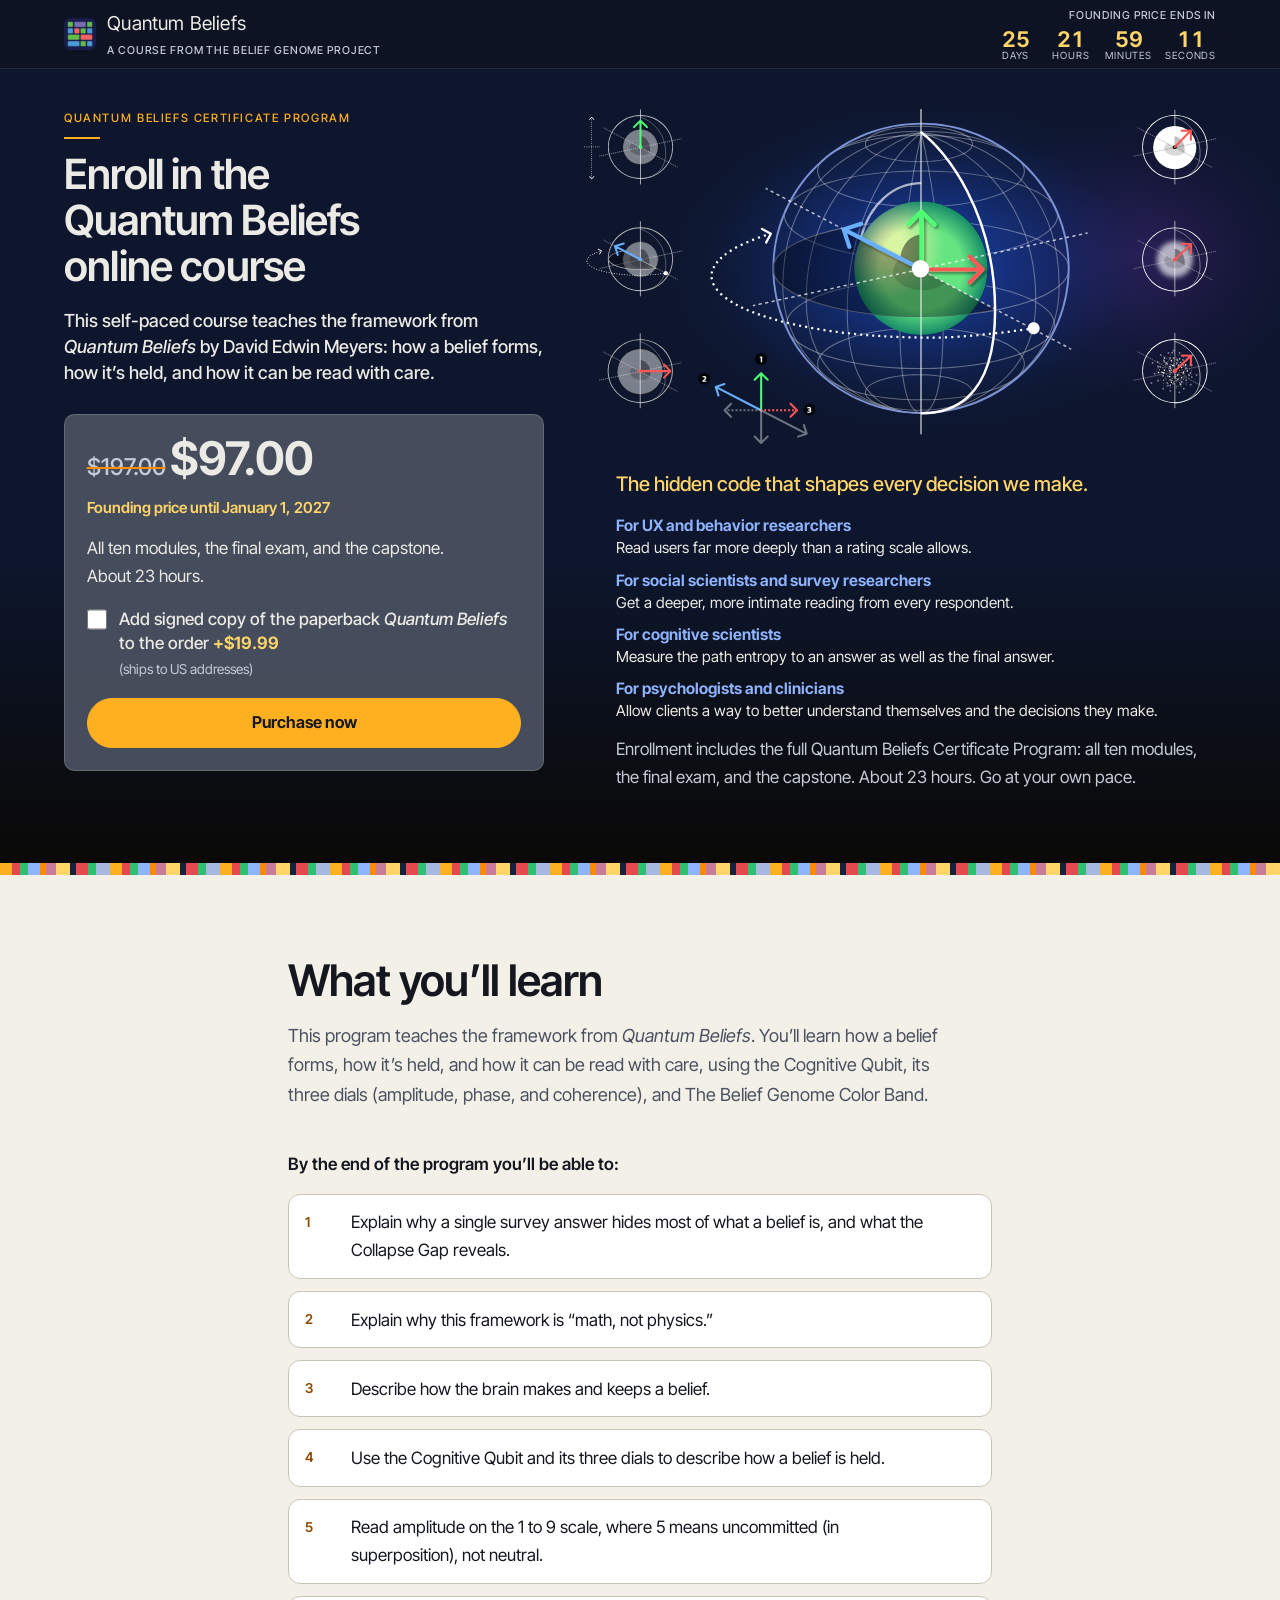
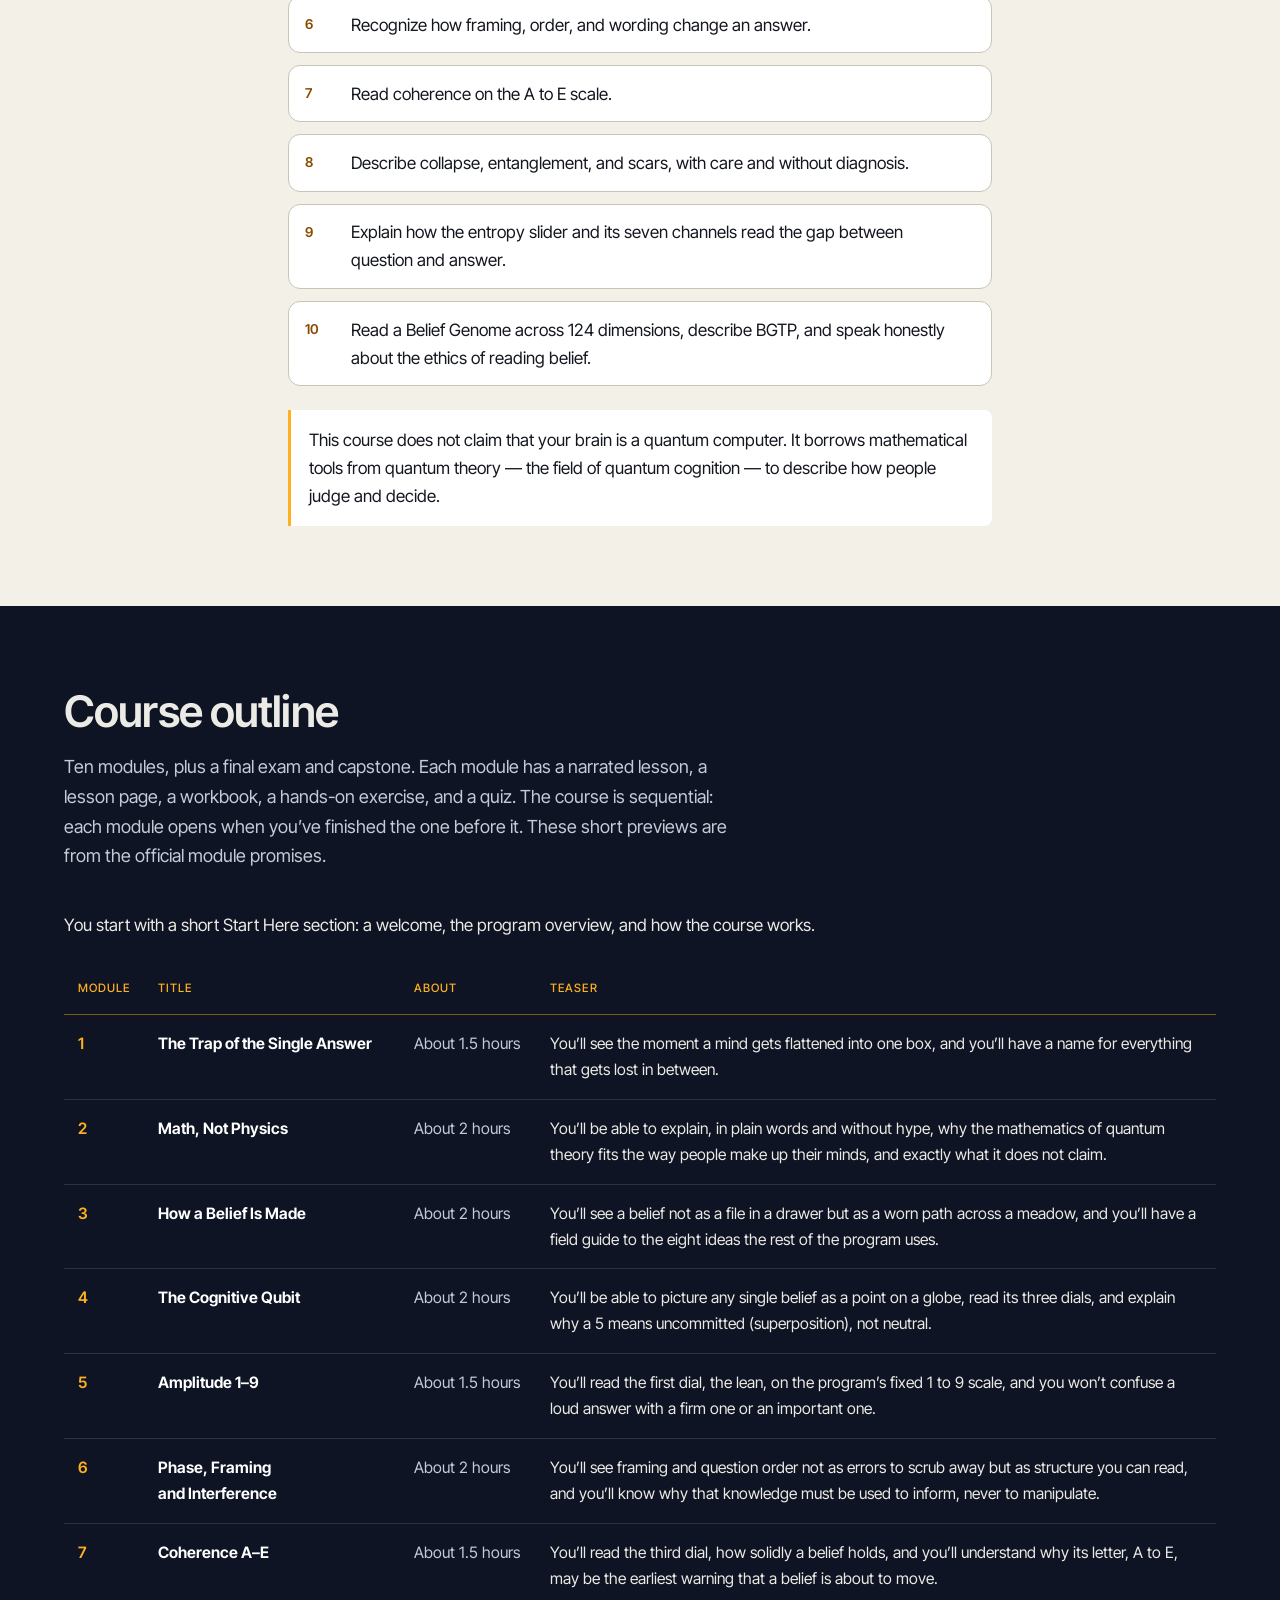
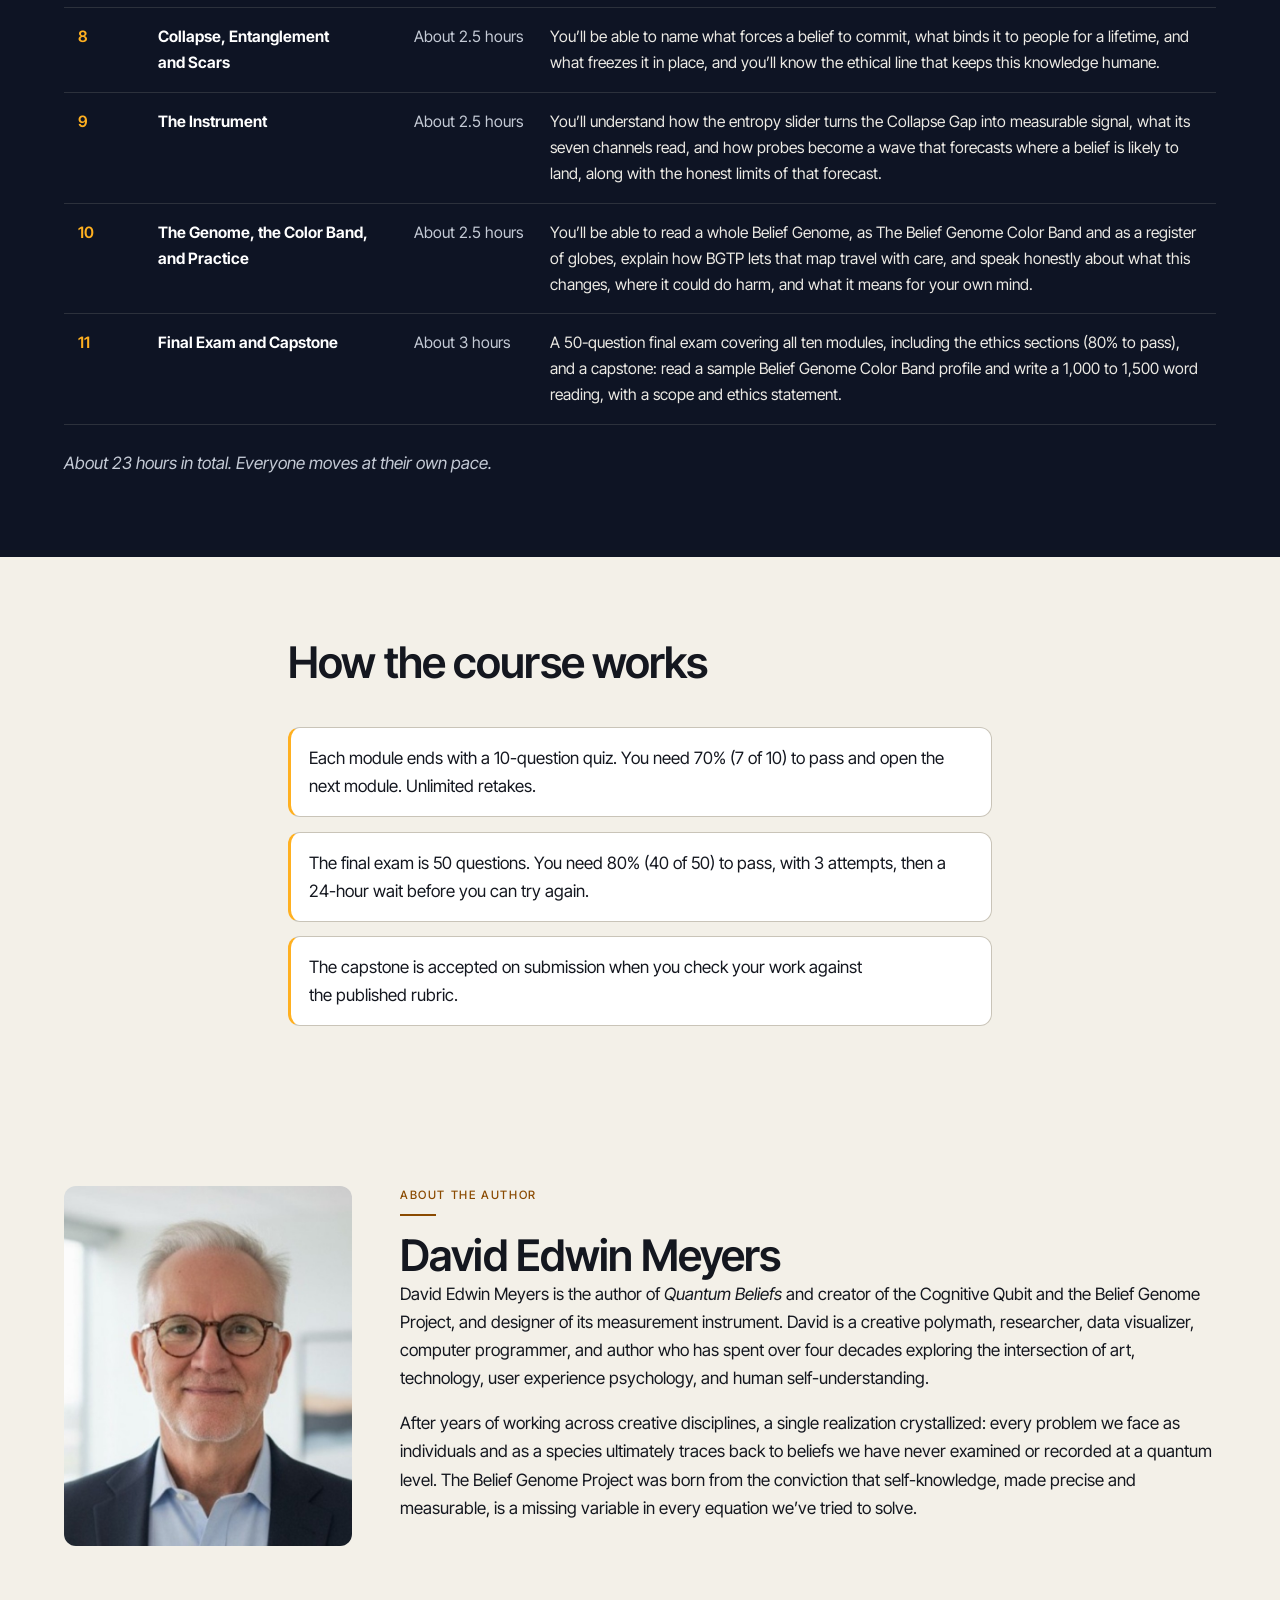
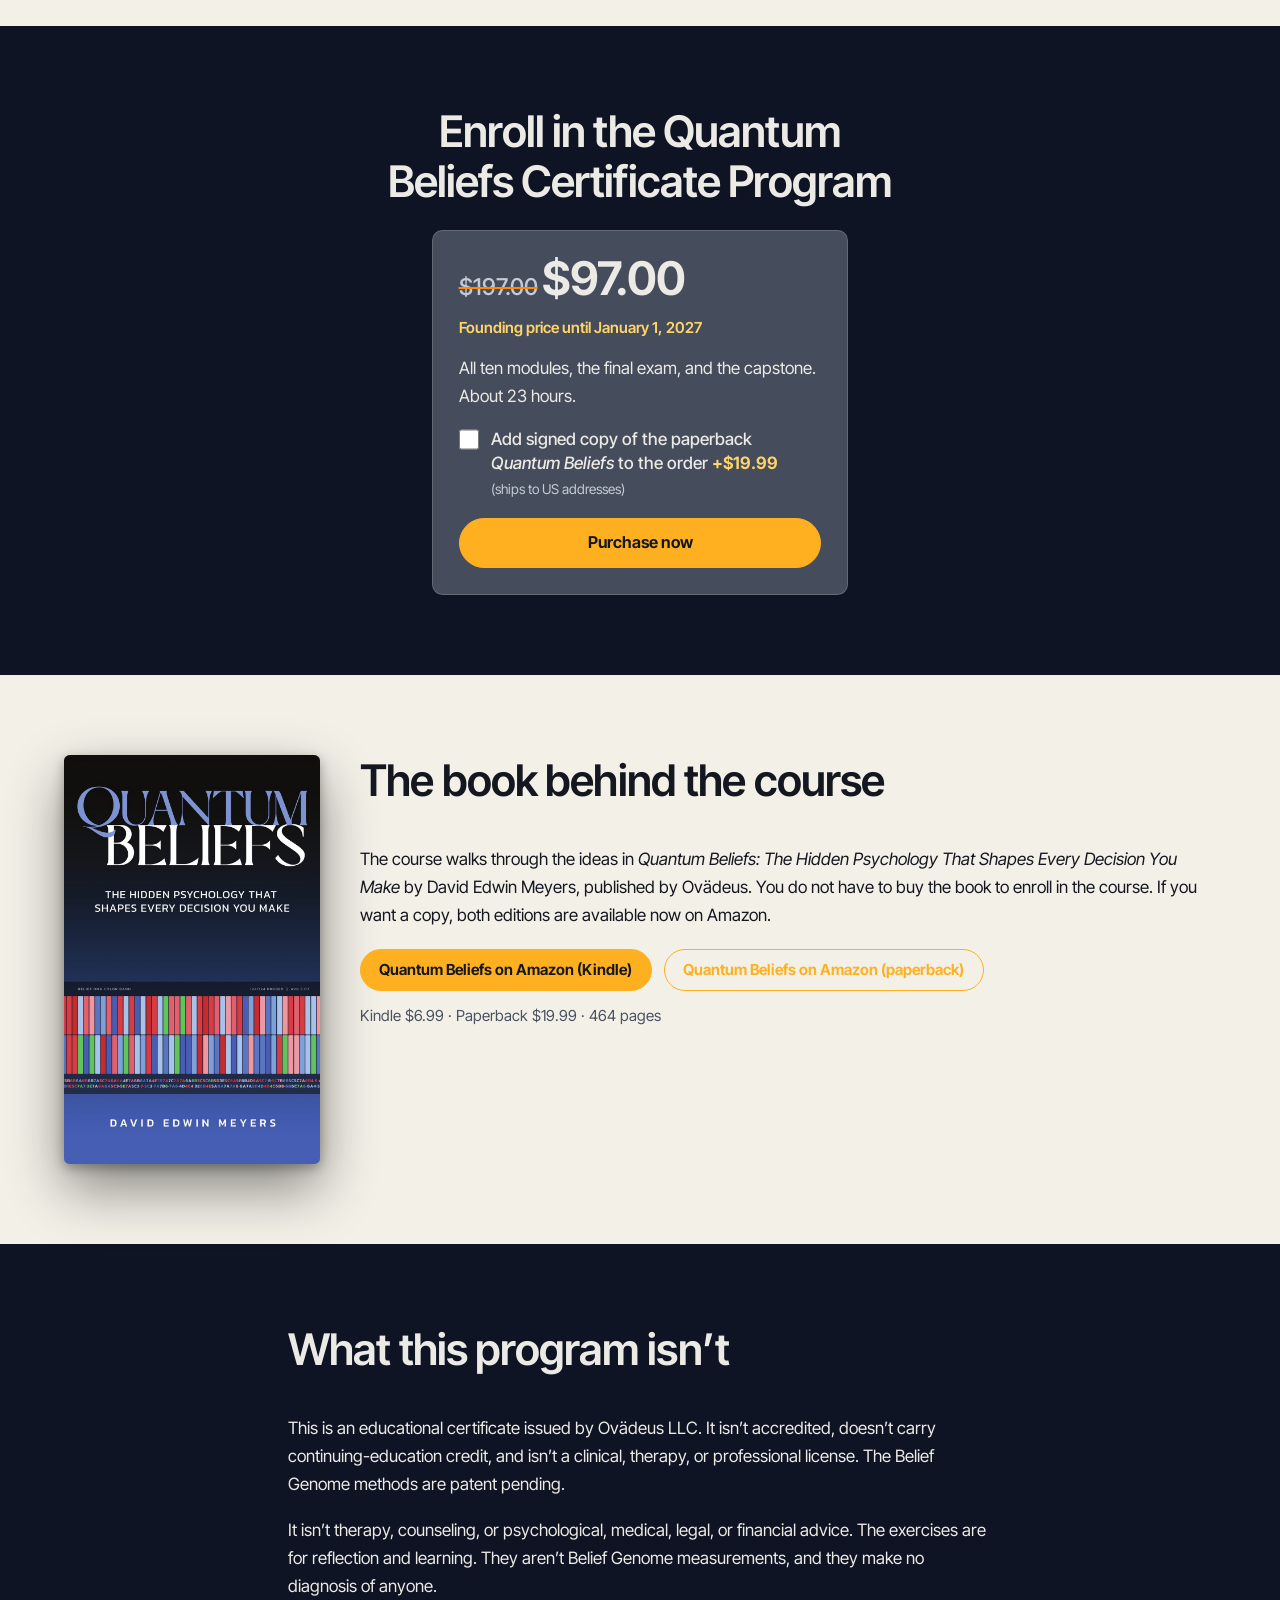
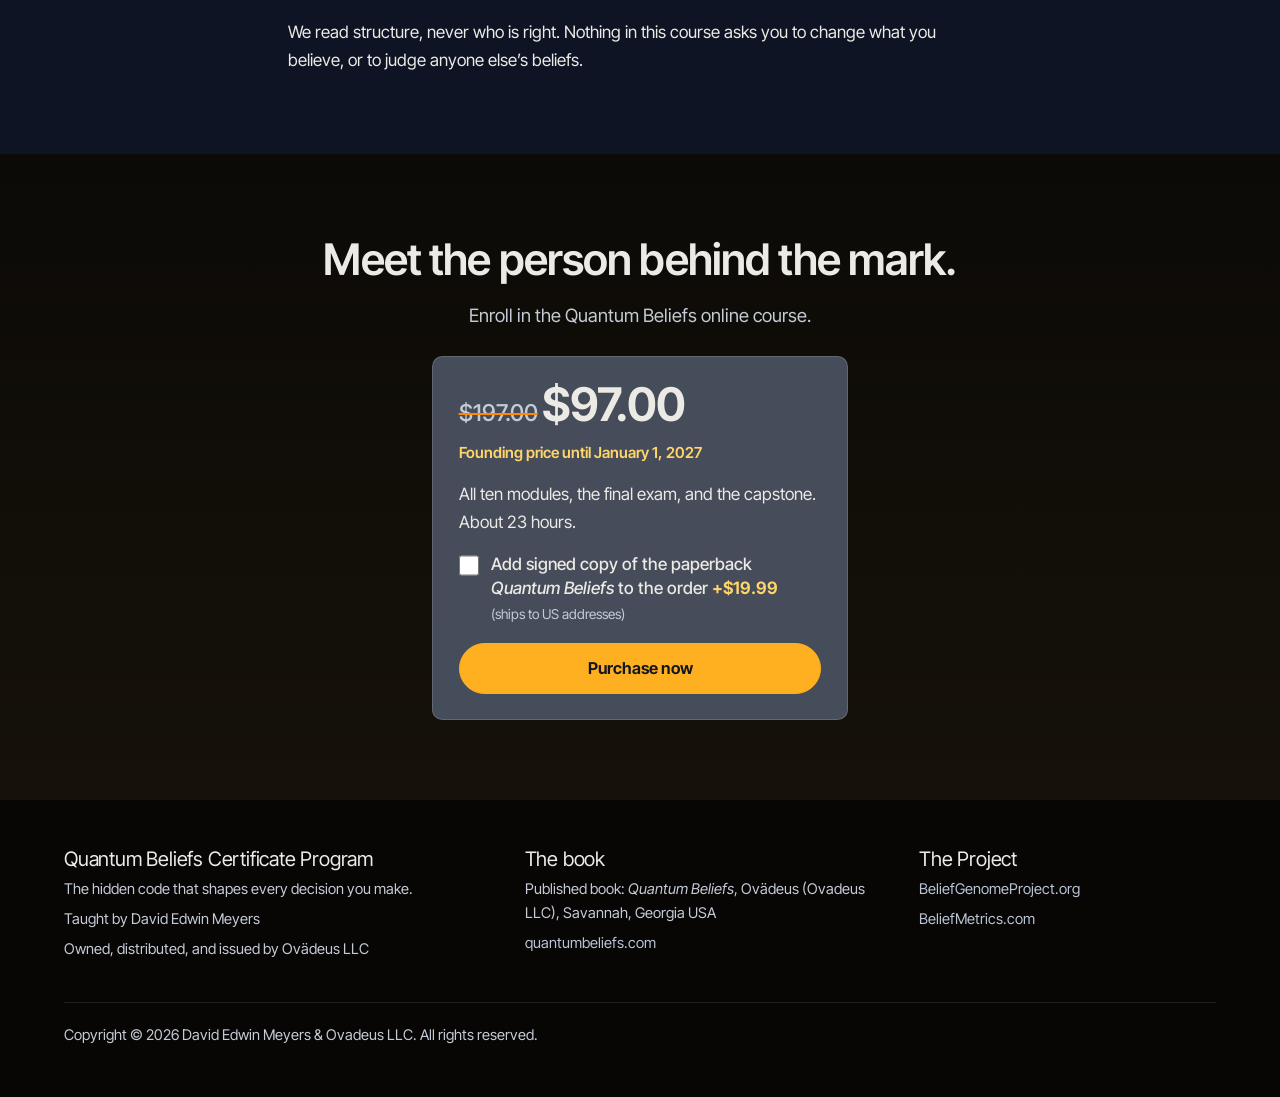
==== commit ca444ee3: "/certification: paid mirror of /linkedin with sale-price countdown ($97, was $197), signed-paperback" ====
--- a/certification/index.html
+++ b/certification/index.html
@@ -3,8 +3,8 @@
 <head>
   <meta charset="utf-8">
   <meta name="viewport" content="width=device-width, initial-scale=1">
-  <title>Join the interest list · Quantum Beliefs Certificate Program</title>
-  <meta name="description" content="Prices coming soon. Join the interest list for the Quantum Beliefs Certificate Program, a self-paced course in the framework of the book Quantum Beliefs by David Edwin Meyers.">
+  <title>Enroll · Quantum Beliefs Certificate Program</title>
+  <meta name="description" content="Enroll in the Quantum Beliefs Certificate Program, a self-paced course in the framework of the book Quantum Beliefs by David Edwin Meyers.">
   <meta name="robots" content="noindex, nofollow">
   <meta name="author" content="David Edwin Meyers">
   <meta name="theme-color" content="#0E1424">
@@ -12,7 +12,7 @@
   <meta property="og:type" content="website">
   <meta property="og:url" content="https://quantumbeliefs.com/certification">
   <meta property="og:title" content="Quantum Beliefs Certificate Program">
-  <meta property="og:description" content="Prices coming soon. Join the interest list for the Quantum Beliefs Certificate Program, a self-paced course in the framework of the book Quantum Beliefs by David Edwin Meyers.">
+  <meta property="og:description" content="Enroll in the Quantum Beliefs Certificate Program, a self-paced course in the framework of the book Quantum Beliefs by David Edwin Meyers.">
   <meta property="og:image" content="https://quantumbeliefs.com/assets/og-image.jpg">
   <meta property="og:image:width" content="1200">
   <meta property="og:image:height" content="630">
@@ -20,124 +20,120 @@
   <meta name="twitter:card" content="summary_large_image">
   <meta name="twitter:url" content="https://quantumbeliefs.com/certification">
   <meta name="twitter:title" content="Quantum Beliefs Certificate Program">
-  <meta name="twitter:description" content="Prices coming soon. Join the interest list for the Quantum Beliefs Certificate Program, a self-paced course in the framework of the book Quantum Beliefs by David Edwin Meyers.">
+  <meta name="twitter:description" content="Enroll in the Quantum Beliefs Certificate Program, a self-paced course in the framework of the book Quantum Beliefs by David Edwin Meyers.">
   <meta name="twitter:image" content="https://quantumbeliefs.com/assets/og-image.jpg">
   <link rel="icon" href="/assets/favicon.png" type="image/png">
   <link rel="apple-touch-icon" href="/assets/logo-bgp.png">
   <link rel="stylesheet" href="/styles.css?v=20261124-linkedin-launch">
-  <link rel="stylesheet" href="/linkedin/linkedin.css?v=20261124-hero-art">
+  <link rel="stylesheet" href="/linkedin/linkedin.css?v=20261126-audience8">
+  <link rel="stylesheet" href="/certification/certification.css?v=20261126-paid3">
 </head>
 <body class="linkedin-page certification-page">
-  <a class="skip-link" href="#signup">Skip to sign-up form</a>
-
-
-  <header class="site-header linkedin-header" id="top">
+  <a class="skip-link" href="#enroll-card">Skip to enrollment</a>
+
+  <header class="site-header linkedin-header cert-header" id="top">
     <div class="header-inner">
       <a class="brand" href="https://quantumbeliefs.com/">
         <img src="/assets/logo-bgp.png" alt="" width="40" height="40">
         <span class="brand-stack">
           <span class="brand-text">Quantum Beliefs</span>
-          <span class="brand-eyebrow">A course from Ovädeus LLC</span>
+          <span class="brand-eyebrow">A course from the Belief Genome Project</span>
         </span>
       </a>
+      <!-- Countdown to the founding-price deadline (2027-01-01 00:00 America/New_York). Hidden until certification.js confirms the deadline is still ahead; hidden again for good once it passes. -->
+      <div class="countdown" id="countdown" hidden>
+        <p class="countdown-label" id="countdown-label">Founding price ends&nbsp;in</p>
+        <p class="countdown-clock" role="timer" aria-labelledby="countdown-label" aria-describedby="countdown-deadline">
+          <span class="cd-unit"><span class="cd-num" id="cd-days">00</span> <span class="cd-lab">days</span></span>
+          <span class="cd-unit"><span class="cd-num" id="cd-hours">00</span> <span class="cd-lab">hours</span></span>
+          <span class="cd-unit"><span class="cd-num" id="cd-minutes">00</span> <span class="cd-lab">minutes</span></span>
+          <span class="cd-unit"><span class="cd-num" id="cd-seconds">00</span> <span class="cd-lab">seconds</span></span>
+        </p>
+        <p class="visually-hidden" id="countdown-deadline">The founding price ends January 1, 2027 at 12:00 a.m. Eastern&nbsp;Time.</p>
+      </div>
     </div>
   </header>
 
   <main id="main">
     <section class="hero linkedin-hero" aria-labelledby="hero-headline">
       <div class="wrap linkedin-hero-inner">
-        <div class="hero-copy">
-          <p class="kicker">Quantum Beliefs Certificate Program</p>
-          <h1 id="hero-headline" class="hero-headline">Prices coming soon.</h1>
-          <p class="hero-lead">Enter your email to get information about the Quantum Beliefs Certificate Program. This self-paced course teaches the framework from <cite>Quantum Beliefs</cite> by David Edwin Meyers: how a belief forms, how it’s held, and how it can be read with care.</p>
-          <p class="hero-byline">Taught by David Edwin Meyers.<br> The program is owned, sold, and issued by Ovädeus LLC.</p>
-          <p class="hero-tagline">The hidden code that shapes every decision you make.</p>
-          <p class="hero-support">Prices coming soon. The program includes all ten modules, the final exam, and the capstone. About 23 hours. Go at your own pace.</p>
-        </div>
-        <div class="signup-card signup-card-hero js-form-panel" id="signup">
-          <h2 class="form-card-title">Join the interest list</h2>
-          <p class="form-card-lead">Leave your email and we’ll send you information about the certification program. Name is optional. Prices coming soon.</p>
-          <!-- FORM: compact hero instance. Same list as the full form below. -->
-          <div class="js-form-wrap">
-            <!-- form markup injected below as include-like block: hero -->
-                        <form id="signup-form-hero" class="signup-form js-signup-form" novalidate>
-
-            <div class="field">
-              <label for="name-hero">Name <span class="optional">(optional)</span></label>
-              <input id="name-hero" name="name" type="text" autocomplete="name" maxlength="200">
-            </div>
-            <div class="field">
-              <label for="email-hero">Email address</label>
-              <input id="email-hero" name="email" type="email" autocomplete="email" required inputmode="email" spellcheck="false">
-            </div>
-            <div class="field field-consent">
-              <input id="consent-hero" name="consent" type="checkbox" value="yes" required>
-              <label for="consent-hero">I agree to be contacted by Ovädeus LLC about the Quantum Beliefs Certificate Program and related course information. I can unsubscribe at any time.</label>
-            </div>
-            <div class="hp" aria-hidden="true">
-              <label for="website-hero">Company</label>
-              <input id="website-hero" name="website" type="text" tabindex="-1" autocomplete="off">
-            </div>
-            <input type="hidden" name="utm_source" value="">
-            <input type="hidden" name="utm_medium" value="">
-            <input type="hidden" name="utm_campaign" value="">
-            <input type="hidden" name="utm_term" value="">
-            <input type="hidden" name="utm_content" value="">
-            <input type="hidden" name="landing_path" value="/certification">
-            <button class="btn btn-primary btn-lg js-submit" type="submit" disabled>Join the interest list</button>
-            <p class="form-status js-form-status" role="alert" aria-live="polite"></p>
-
-            </form>
-          </div>
-          <div class="thanks-state js-thanks" hidden>
-                        <div class="thanks-inner">
-              <h2 class="thanks-heading js-thanks-heading" tabindex="-1">Thank you</h2>
-              <p>We’ve received your interest in the Quantum Beliefs Certificate Program. We’ll email you information at the address you entered.</p>
-              <p>You don’t need to buy the book to continue. If you’d like a copy, the Kindle and paperback editions are on Amazon.</p>
-              <p class="book-links">
-                <a href="https://www.amazon.com/dp/B0HP9FCWVP" target="_blank" rel="noopener noreferrer">Quantum Beliefs on Amazon (Kindle)</a>
-                <a href="https://www.amazon.com/dp/B0HRRKL9PH" target="_blank" rel="noopener noreferrer">Quantum Beliefs on Amazon (paperback)</a>
-              </p>
-            </div>
-
-          </div>
-        </div>
-      </div>
-    </section>
+        <div class="hero-col hero-col-left">
+        <div class="hero-copy hero-copy-intro">
+          <p class="kicker">Quantum Beliefs Certificate&nbsp;Program</p>
+          <h1 id="hero-headline" class="hero-headline"><span class="h1-line">Enroll in the</span> <span class="h1-line">Quantum Beliefs</span> <span class="h1-line">online&nbsp;course</span></h1>
+          <p class="hero-lead">This self-paced course teaches the framework from <cite>Quantum Beliefs</cite> by David Edwin Meyers: how a belief forms, how it’s held, and how it can be read with&nbsp;care.</p>
+        </div>
+        <div class="signup-card signup-card-hero cta-card" id="enroll-card">
+          <h2 class="form-card-title visually-hidden">Enroll in the Quantum Beliefs Certificate&nbsp;Program</h2>
+          <div class="price-block" data-offer="pending">
+            <p class="price-line when-founding"><span class="visually-hidden">Regular price </span><s class="price-was" data-price="regular">$197.00</s> <span class="visually-hidden">now </span><span class="price-now" data-price="founding">$97.00</span></p>
+            <p class="price-line when-regular"><span class="visually-hidden">Price </span><span class="price-now" data-price="regular">$197.00</span></p>
+            <p class="price-note when-founding">Founding price until January&nbsp;1,&nbsp;2027</p>
+            <p class="price-note when-pending"><span data-price="founding">$97.00</span> until January 1, 2027, then <span data-price="regular">$197.00</span>.</p>
+          </div>
+          <p class="cta-value">All ten modules, the final exam, and the capstone. About 23&nbsp;hours.</p>
+          <div class="addon-option">
+            <input type="checkbox" id="addon-hero" class="js-addon" name="addon" value="signed-paperback" aria-describedby="addon-note-hero">
+            <label for="addon-hero">Add signed copy of the paperback <cite>Quantum Beliefs</cite> to the&nbsp;order&nbsp;<span class="addon-price">+$19.99</span></label>
+            <p class="addon-note" id="addon-note-hero">(ships to US&nbsp;addresses)</p>
+          </div>
+          <a class="btn btn-primary btn-lg js-checkout" href="#enroll-card">Purchase now</a>
+          <noscript><p class="cta-noscript">JavaScript is off. Enroll at <a href="https://quantumbeliefs.sungazer.com">quantumbeliefs.sungazer.com</a>.</p></noscript>
+        </div>
+        </div>
+        <div class="hero-col hero-col-right">
+        <figure class="hero-art">
+          <img src="/assets/linkedin-hero-sphere.svg?v=20261126-v4" width="6182" height="3275" alt="Glowing wireframe sphere representing the cognitive qubit, surrounded by three small dials for amplitude, phase, and coherence.">
+        </figure>
+        <div class="hero-copy hero-copy-more">
+          <p class="hero-tagline">The hidden code that shapes every decision we&nbsp;make.</p>
+          <ul class="hero-audience">
+            <li><strong class="aud-field">For UX and behavior researchers</strong> <span class="aud-benefit">Read users far more deeply than a rating scale&nbsp;allows.</span></li>
+            <li><strong class="aud-field">For social scientists and survey researchers</strong> <span class="aud-benefit">Get a deeper, more intimate reading from every&nbsp;respondent.</span></li>
+            <li><strong class="aud-field">For cognitive scientists</strong> <span class="aud-benefit">Measure the path entropy to an answer as well as the final&nbsp;answer.</span></li>
+            <li><strong class="aud-field">For psychologists and clinicians</strong> <span class="aud-benefit">Allow clients a way to better understand themselves and the decisions they&nbsp;make.</span></li>
+          </ul>
+          <p class="hero-support">Enrollment includes the full Quantum Beliefs Certificate Program: all ten modules, the final exam, and the capstone. About 23 hours. Go at your own&nbsp;pace.</p>
+        </div>
+        </div>
+      </div>
+    </section>
+
+    <div class="belief-band" aria-hidden="true"></div>
 
     <section class="section section-paper" id="learn" aria-labelledby="learn-heading">
       <div class="wrap narrow">
         <header class="section-head">
-          <h2 id="learn-heading">What you’ll learn</h2>
-          <p class="section-lead">This program teaches the framework from <cite>Quantum Beliefs</cite>. You’ll learn how a belief forms, how it’s held, and how it can be read with care, using the Cognitive Qubit, its three dials (amplitude, phase, and coherence), and The Belief Genome Color Band.</p>
+          <h2 id="learn-heading">What you’ll&nbsp;learn</h2>
+          <p class="section-lead">This program teaches the framework from <cite>Quantum Beliefs</cite>. You’ll learn how a belief forms, how it’s held, and how it can be read with care, using the Cognitive Qubit, its three dials (amplitude, phase, and coherence), and The Belief Genome Color&nbsp;Band.</p>
         </header>
-        <p class="objectives-intro">By the end of the program you’ll be able to:</p>
+        <p class="objectives-intro">By the end of the program you’ll be able&nbsp;to:</p>
         <ol class="objectives-list">
-          <li>Explain why a single survey answer hides most of what a belief is, and what the Collapse Gap reveals.</li>
-          <li>Explain why this framework is “math, not physics.”</li>
-          <li>Describe how the brain makes and keeps a belief.</li>
-          <li>Use the Cognitive Qubit and its three dials to describe how a belief is held.</li>
-          <li>Read amplitude on the 1 to 9 scale, where 5 means uncommitted (in superposition), not neutral.</li>
-          <li>Recognize how framing, order, and wording change an answer.</li>
-          <li>Read coherence on the A to E scale.</li>
-          <li>Describe collapse, entanglement, and scars, with care and without diagnosis.</li>
-          <li>Explain how the entropy slider and its seven channels read the gap between question and answer.</li>
-          <li>Read a Belief Genome across 124 dimensions, describe BGTP, and speak honestly about the ethics of reading belief.</li>
+          <li>Explain why a single survey answer hides most of what a belief is, and what the Collapse Gap&nbsp;reveals.</li>
+          <li>Explain why this framework is “math, not&nbsp;physics.”</li>
+          <li>Describe how the brain makes and keeps a&nbsp;belief.</li>
+          <li>Use the Cognitive Qubit and its three dials to describe how a belief is&nbsp;held.</li>
+          <li>Read amplitude on the 1 to 9 scale, where 5 means uncommitted (in superposition), not&nbsp;neutral.</li>
+          <li>Recognize how framing, order, and wording change an&nbsp;answer.</li>
+          <li>Read coherence on the A to E&nbsp;scale.</li>
+          <li>Describe collapse, entanglement, and scars, with care and without&nbsp;diagnosis.</li>
+          <li>Explain how the entropy slider and its seven channels read the gap between question and&nbsp;answer.</li>
+          <li>Read a Belief Genome across 124 dimensions, describe BGTP, and speak honestly about the ethics of reading&nbsp;belief.</li>
         </ol>
-        <p class="metaphor-note">This course does not claim that your brain is a quantum computer. It borrows mathematical tools from quantum theory — the field of quantum cognition — to describe how people judge and decide.</p>
+        <p class="metaphor-note">This course does not claim that your brain is a quantum computer. It borrows mathematical tools from quantum theory — the field of quantum cognition — to describe how people judge and&nbsp;decide.</p>
       </div>
     </section>
 
     <section class="section section-navy" id="outline" aria-labelledby="outline-heading">
       <div class="wrap">
         <header class="section-head">
-          <h2 id="outline-heading">Course outline</h2>
-          <p class="section-lead on-dark">Ten modules, plus a final exam and capstone. Each module has a narrated lesson, a lesson page, a workbook, a hands-on exercise, and a quiz. The course is sequential: each module opens when you’ve finished the one before it. These short previews are from the official module promises.</p>
+          <h2 id="outline-heading">Course&nbsp;outline</h2>
+          <p class="section-lead on-dark">Ten modules, plus a final exam and capstone. Each module has a narrated lesson, a lesson page, a workbook, a hands-on exercise, and a quiz. The course is sequential: each module opens when you’ve finished the one before it. These short previews are from the official module&nbsp;promises.</p>
         </header>
-        <p class="orientation-line">You start with a short Start Here section: a welcome, the program overview, and how the course works.</p>
+        <p class="orientation-line">You start with a short Start Here section: a welcome, the program overview, and how the course&nbsp;works.</p>
         <div class="outline-scroll">
           <table class="outline-table">
-            <caption class="visually-hidden">Official module titles, hour estimates, and teaser promises</caption>
+            <caption class="visually-hidden">Official module titles, hour estimates, and teaser&nbsp;promises</caption>
             <thead>
               <tr>
                 <th scope="col">Module</th>
@@ -149,139 +145,123 @@
             <tbody>
               <tr>
                 <th scope="row">1</th>
-                <td>The Trap of the Single Answer</td>
-                <td>About 1.5 hours</td>
-                <td>You’ll see the moment a mind gets flattened into one box, and you’ll have a name for everything that gets lost in between.</td>
+                <td>The Trap of the Single&nbsp;Answer</td>
+                <td>About 1.5&nbsp;hours</td>
+                <td>You’ll see the moment a mind gets flattened into one box, and you’ll have a name for everything that gets lost in&nbsp;between.</td>
               </tr>
               <tr>
                 <th scope="row">2</th>
-                <td>Math, Not Physics</td>
-                <td>About 2 hours</td>
-                <td>You’ll be able to explain, in plain words and without hype, why the mathematics of quantum theory fits the way people make up their minds, and exactly what it does not claim.</td>
+                <td>Math, Not&nbsp;Physics</td>
+                <td>About 2&nbsp;hours</td>
+                <td>You’ll be able to explain, in plain words and without hype, why the mathematics of quantum theory fits the way people make up their minds, and exactly what it does not&nbsp;claim.</td>
               </tr>
               <tr>
                 <th scope="row">3</th>
-                <td>How a Belief Is Made</td>
-                <td>About 2 hours</td>
-                <td>You’ll see a belief not as a file in a drawer but as a worn path across a meadow, and you’ll have a field guide to the eight ideas the rest of the program uses.</td>
+                <td>How a Belief Is&nbsp;Made</td>
+                <td>About 2&nbsp;hours</td>
+                <td>You’ll see a belief not as a file in a drawer but as a worn path across a meadow, and you’ll have a field guide to the eight ideas the rest of the program&nbsp;uses.</td>
               </tr>
               <tr>
                 <th scope="row">4</th>
-                <td>The Cognitive Qubit</td>
-                <td>About 2 hours</td>
-                <td>You’ll be able to picture any single belief as a point on a globe, read its three dials, and explain why a 5 means uncommitted (superposition), not neutral.</td>
+                <td>The Cognitive&nbsp;Qubit</td>
+                <td>About 2&nbsp;hours</td>
+                <td>You’ll be able to picture any single belief as a point on a globe, read its three dials, and explain why a 5 means uncommitted (superposition), not&nbsp;neutral.</td>
               </tr>
               <tr>
                 <th scope="row">5</th>
-                <td>Amplitude 1–9</td>
-                <td>About 1.5 hours</td>
-                <td>You’ll read the first dial, the lean, on the program’s fixed 1 to 9 scale, and you won’t confuse a loud answer with a firm one or an important one.</td>
+                <td>Amplitude&nbsp;1–9</td>
+                <td>About 1.5&nbsp;hours</td>
+                <td>You’ll read the first dial, the lean, on the program’s fixed 1 to 9 scale, and you won’t confuse a loud answer with a firm one or an important&nbsp;one.</td>
               </tr>
               <tr>
                 <th scope="row">6</th>
-                <td>Phase, Framing and Interference</td>
-                <td>About 2 hours</td>
-                <td>You’ll see framing and question order not as errors to scrub away but as structure you can read, and you’ll know why that knowledge must be used to inform, never to manipulate.</td>
+                <td>Phase, Framing and&nbsp;Interference</td>
+                <td>About 2&nbsp;hours</td>
+                <td>You’ll see framing and question order not as errors to scrub away but as structure you can read, and you’ll know why that knowledge must be used to inform, never to&nbsp;manipulate.</td>
               </tr>
               <tr>
                 <th scope="row">7</th>
-                <td>Coherence A–E</td>
-                <td>About 1.5 hours</td>
-                <td>You’ll read the third dial, how solidly a belief holds, and you’ll understand why its letter, A to E, may be the earliest warning that a belief is about to move.</td>
+                <td>Coherence&nbsp;A–E</td>
+                <td>About 1.5&nbsp;hours</td>
+                <td>You’ll read the third dial, how solidly a belief holds, and you’ll understand why its letter, A to E, may be the earliest warning that a belief is about to&nbsp;move.</td>
               </tr>
               <tr>
                 <th scope="row">8</th>
-                <td>Collapse, Entanglement and Scars</td>
-                <td>About 2.5 hours</td>
-                <td>You’ll be able to name what forces a belief to commit, what binds it to people for a lifetime, and what freezes it in place, and you’ll know the ethical line that keeps this knowledge humane.</td>
+                <td>Collapse, Entanglement and&nbsp;Scars</td>
+                <td>About 2.5&nbsp;hours</td>
+                <td>You’ll be able to name what forces a belief to commit, what binds it to people for a lifetime, and what freezes it in place, and you’ll know the ethical line that keeps this knowledge&nbsp;humane.</td>
               </tr>
               <tr>
                 <th scope="row">9</th>
-                <td>The Instrument</td>
-                <td>About 2.5 hours</td>
-                <td>You’ll understand how the entropy slider turns the Collapse Gap into measurable signal, what its seven channels read, and how probes become a wave that forecasts where a belief is likely to land, along with the honest limits of that forecast.</td>
+                <td>The&nbsp;Instrument</td>
+                <td>About 2.5&nbsp;hours</td>
+                <td>You’ll understand how the entropy slider turns the Collapse Gap into measurable signal, what its seven channels read, and how probes become a wave that forecasts where a belief is likely to land, along with the honest limits of that&nbsp;forecast.</td>
               </tr>
               <tr>
                 <th scope="row">10</th>
-                <td>The Genome, the Color Band, and Practice</td>
-                <td>About 2.5 hours</td>
-                <td>You’ll be able to read a whole Belief Genome, as The Belief Genome Color Band and as a register of globes, explain how BGTP lets that map travel with care, and speak honestly about what this changes, where it could do harm, and what it means for your own mind.</td>
+                <td>The Genome, the Color Band, and&nbsp;Practice</td>
+                <td>About 2.5&nbsp;hours</td>
+                <td>You’ll be able to read a whole Belief Genome, as The Belief Genome Color Band and as a register of globes, explain how BGTP lets that map travel with care, and speak honestly about what this changes, where it could do harm, and what it means for your own&nbsp;mind.</td>
               </tr>
               <tr>
                 <th scope="row">11</th>
-                <td>Final Exam and Capstone</td>
-                <td>About 3 hours</td>
-                <td>A 50-question final exam covering all ten modules, including the ethics sections (80% to pass), and a capstone: read a sample Belief Genome Color Band profile and write a 1,000 to 1,500 word reading, with a scope and ethics statement.</td>
+                <td>Final Exam and&nbsp;Capstone</td>
+                <td>About 3&nbsp;hours</td>
+                <td>A 50-question final exam covering all ten modules, including the ethics sections (80% to pass), and a capstone: read a sample Belief Genome Color Band profile and write a 1,000 to 1,500 word reading, with a scope and ethics&nbsp;statement.</td>
               </tr>
             </tbody>
           </table>
         </div>
-        <p class="outline-close">About 23 hours in total. Everyone moves at their own pace.</p>
+        <p class="outline-close">About 23 hours in total. Everyone moves at their own&nbsp;pace.</p>
       </div>
     </section>
 
     <section class="section section-paper" id="how-it-works" aria-labelledby="how-heading">
       <div class="wrap narrow">
         <header class="section-head">
-          <h2 id="how-heading">How the course works</h2>
+          <h2 id="how-heading">How the course&nbsp;works</h2>
         </header>
         <ul class="how-list">
-          <li>Each module ends with a 10-question quiz. You need 70% (7 of 10) to pass and open the next module. Unlimited retakes.</li>
-          <li>The final exam is 50 questions. You need 80% (40 of 50) to pass, with 3 attempts, then a 24-hour wait before you can try again.</li>
-          <li>The capstone is accepted on submission when you check your work against the published rubric.</li>
+          <li>Each module ends with a 10-question quiz. You need 70% (7 of 10) to pass and open the next module. Unlimited&nbsp;retakes.</li>
+          <li>The final exam is 50 questions. You need 80% (40 of 50) to pass, with 3 attempts, then a 24-hour wait before you can try&nbsp;again.</li>
+          <li>The capstone is accepted on submission when you check your work against the published&nbsp;rubric.</li>
         </ul>
       </div>
     </section>
 
-    <section class="section section-navy" id="request-access" aria-labelledby="form-heading">
-      <div class="wrap narrow">
-        <header class="section-head">
-          <h2 id="form-heading">Join the interest list</h2>
-          <p class="section-lead on-dark">Leave your email and we’ll send you information about the certification program. Name is optional. Prices coming soon.</p>
-        </header>
-        <div class="signup-card signup-card-full js-form-panel">
-          <div class="js-form-wrap">
-                        <form id="signup-form-full" class="signup-form js-signup-form" novalidate>
-
-            <div class="field">
-              <label for="name-full">Name <span class="optional">(optional)</span></label>
-              <input id="name-full" name="name" type="text" autocomplete="name" maxlength="200">
-            </div>
-            <div class="field">
-              <label for="email-full">Email address</label>
-              <input id="email-full" name="email" type="email" autocomplete="email" required inputmode="email" spellcheck="false">
-            </div>
-            <div class="field field-consent">
-              <input id="consent-full" name="consent" type="checkbox" value="yes" required>
-              <label for="consent-full">I agree to be contacted by Ovädeus LLC about the Quantum Beliefs Certificate Program and related course information. I can unsubscribe at any time.</label>
-            </div>
-            <div class="hp" aria-hidden="true">
-              <label for="website-full">Company</label>
-              <input id="website-full" name="website" type="text" tabindex="-1" autocomplete="off">
-            </div>
-            <input type="hidden" name="utm_source" value="">
-            <input type="hidden" name="utm_medium" value="">
-            <input type="hidden" name="utm_campaign" value="">
-            <input type="hidden" name="utm_term" value="">
-            <input type="hidden" name="utm_content" value="">
-            <input type="hidden" name="landing_path" value="/certification">
-            <button class="btn btn-primary btn-lg js-submit" type="submit" disabled>Join the interest list</button>
-            <p class="form-status js-form-status" role="alert" aria-live="polite"></p>
-
-            </form>
-          </div>
-          <div class="thanks-state js-thanks" hidden>
-                        <div class="thanks-inner">
-              <h2 class="thanks-heading js-thanks-heading" tabindex="-1">Thank you</h2>
-              <p>We’ve received your interest in the Quantum Beliefs Certificate Program. We’ll email you information at the address you entered.</p>
-              <p>You don’t need to buy the book to continue. If you’d like a copy, the Kindle and paperback editions are on Amazon.</p>
-              <p class="book-links">
-                <a href="https://www.amazon.com/dp/B0HP9FCWVP" target="_blank" rel="noopener noreferrer">Quantum Beliefs on Amazon (Kindle)</a>
-                <a href="https://www.amazon.com/dp/B0HRRKL9PH" target="_blank" rel="noopener noreferrer">Quantum Beliefs on Amazon (paperback)</a>
-              </p>
-            </div>
-
-          </div>
+    <section class="section section-paper" id="author" aria-labelledby="author-heading">
+      <div class="wrap author-grid">
+        <figure class="author-photo">
+          <img src="/assets/author/david-edwin-meyers.jpg" width="800" height="800" alt="Portrait of David Edwin Meyers, author of Quantum Beliefs" loading="lazy">
+        </figure>
+        <div>
+          <p class="kicker kicker-ink">About the author</p>
+          <h2 id="author-heading">David Edwin Meyers</h2>
+          <div class="prose">
+            <p>David Edwin Meyers is the author of <cite>Quantum Beliefs</cite> and creator of the Cognitive Qubit and the Belief Genome Project, and designer of its measurement instrument. David is a creative polymath, researcher, data visualizer, computer programmer, and author who has spent over four decades exploring the intersection of art, technology, user experience psychology, and human&nbsp;self-understanding.</p>
+            <p>After years of working across creative disciplines, a single realization crystallized: every problem we face as individuals and as a species ultimately traces back to beliefs we have never examined or recorded at a quantum level. The Belief Genome Project was born from the conviction that self-knowledge, made precise and measurable, is a missing variable in every equation we’ve tried to&nbsp;solve.</p>
+          </div>
+        </div>
+      </div>
+    </section>
+
+    <section class="section section-navy enroll-band" id="enroll" aria-labelledby="enroll-heading">
+      <div class="wrap narrow enroll-inner">
+        <h2 id="enroll-heading">Enroll in the Quantum Beliefs Certificate&nbsp;Program</h2>
+        <div class="cta-card cta-card-band">
+          <div class="price-block" data-offer="pending">
+            <p class="price-line when-founding"><span class="visually-hidden">Regular price </span><s class="price-was" data-price="regular">$197.00</s> <span class="visually-hidden">now </span><span class="price-now" data-price="founding">$97.00</span></p>
+            <p class="price-line when-regular"><span class="visually-hidden">Price </span><span class="price-now" data-price="regular">$197.00</span></p>
+            <p class="price-note when-founding">Founding price until January&nbsp;1,&nbsp;2027</p>
+            <p class="price-note when-pending"><span data-price="founding">$97.00</span> until January 1, 2027, then <span data-price="regular">$197.00</span>.</p>
+          </div>
+          <p class="cta-value">All ten modules, the final exam, and the capstone. About 23&nbsp;hours.</p>
+          <div class="addon-option">
+            <input type="checkbox" id="addon-band" class="js-addon" name="addon" value="signed-paperback" aria-describedby="addon-note-band">
+            <label for="addon-band">Add signed copy of the paperback <cite>Quantum Beliefs</cite> to the&nbsp;order&nbsp;<span class="addon-price">+$19.99</span></label>
+            <p class="addon-note" id="addon-note-band">(ships to US&nbsp;addresses)</p>
+          </div>
+          <a class="btn btn-primary btn-lg js-checkout" href="#enroll">Purchase now</a>
         </div>
       </div>
     </section>
@@ -297,16 +277,16 @@
         </div>
         <div class="book-copy">
           <header class="section-head">
-            <h2 id="book-heading">The book behind the course</h2>
+            <h2 id="book-heading">The book behind the&nbsp;course</h2>
           </header>
           <div class="prose">
-            <p>The course walks through the ideas in <cite>Quantum Beliefs: The Hidden Psychology That Shapes Every Decision You Make</cite> by David Edwin Meyers, published by Ovädeus. You do not have to buy the book to join the interest list. Prices coming soon. If you want a copy, both editions are available now on Amazon.</p>
+            <p>The course walks through the ideas in <cite>Quantum Beliefs: The Hidden Psychology That Shapes Every Decision You Make</cite> by David Edwin Meyers, published by Ovädeus. You do not have to buy the book to enroll in the course. If you want a copy, both editions are available now on&nbsp;Amazon.</p>
           </div>
           <p class="book-links">
             <a class="btn btn-primary" href="https://www.amazon.com/dp/B0HP9FCWVP" target="_blank" rel="noopener noreferrer">Quantum Beliefs on Amazon (Kindle)</a>
-            <a class="btn btn-ghost btn-ghost-on-paper" href="https://www.amazon.com/dp/B0HRRKL9PH" target="_blank" rel="noopener noreferrer">Quantum Beliefs on Amazon (paperback)</a>
+            <a class="btn btn-ghost btn-ghost-on-paper" href="https://www.amazon.com/dp/B0HRRKL9PH" target="_blank" rel="noopener noreferrer">Quantum Beliefs on Amazon&nbsp;(paperback)</a>
           </p>
-          <p class="book-price-line">Kindle $6.99 · Paperback $19.99 · 464 pages</p>
+          <p class="book-price-line">Kindle $6.99 · Paperback $19.99 · 464&nbsp;pages</p>
         </div>
       </div>
     </section>
@@ -314,12 +294,34 @@
     <section class="section section-navy" id="disclaimer" aria-labelledby="isnt-heading">
       <div class="wrap narrow">
         <header class="section-head">
-          <h2 id="isnt-heading">What this program isn’t</h2>
+          <h2 id="isnt-heading">What this program&nbsp;isn’t</h2>
         </header>
         <div class="prose on-dark">
-          <p>This is an educational certificate issued by Ovädeus LLC. It isn’t accredited, doesn’t carry continuing-education credit, and isn’t a clinical, therapy, or professional license. The Belief Genome methods are patent pending.</p>
-          <p>It isn’t therapy, counseling, or psychological, medical, legal, or financial advice. The exercises are for reflection and learning. They aren’t Belief Genome measurements, and they make no diagnosis of anyone.</p>
-          <p>We read structure, never who is right. Nothing in this course asks you to change what you believe, or to judge anyone else’s beliefs.</p>
+          <p>This is an educational certificate issued by Ovädeus LLC. It isn’t accredited, doesn’t carry continuing-education credit, and isn’t a clinical, therapy, or professional license. The Belief Genome methods are patent&nbsp;pending.</p>
+          <p>It isn’t therapy, counseling, or psychological, medical, legal, or financial advice. The exercises are for reflection and learning. They aren’t Belief Genome measurements, and they make no diagnosis of&nbsp;anyone.</p>
+          <p>We read structure, never who is right. Nothing in this course asks you to change what you believe, or to judge anyone else’s&nbsp;beliefs.</p>
+        </div>
+      </div>
+    </section>
+
+    <section class="section final-cta cert-final" id="enroll-final" aria-labelledby="final-heading">
+      <div class="wrap final-inner">
+        <h2 id="final-heading">Meet the person behind the&nbsp;mark.</h2>
+        <p class="final-lead">Enroll in the Quantum Beliefs online&nbsp;course.</p>
+        <div class="cta-card cta-card-final">
+          <div class="price-block" data-offer="pending">
+            <p class="price-line when-founding"><span class="visually-hidden">Regular price </span><s class="price-was" data-price="regular">$197.00</s> <span class="visually-hidden">now </span><span class="price-now" data-price="founding">$97.00</span></p>
+            <p class="price-line when-regular"><span class="visually-hidden">Price </span><span class="price-now" data-price="regular">$197.00</span></p>
+            <p class="price-note when-founding">Founding price until January&nbsp;1,&nbsp;2027</p>
+            <p class="price-note when-pending"><span data-price="founding">$97.00</span> until January 1, 2027, then <span data-price="regular">$197.00</span>.</p>
+          </div>
+          <p class="cta-value">All ten modules, the final exam, and the capstone. About 23&nbsp;hours.</p>
+          <div class="addon-option">
+            <input type="checkbox" id="addon-final" class="js-addon" name="addon" value="signed-paperback" aria-describedby="addon-note-final">
+            <label for="addon-final">Add signed copy of the paperback <cite>Quantum Beliefs</cite> to the&nbsp;order&nbsp;<span class="addon-price">+$19.99</span></label>
+            <p class="addon-note" id="addon-note-final">(ships to US&nbsp;addresses)</p>
+          </div>
+          <a class="btn btn-primary btn-lg js-checkout" href="#enroll-final">Purchase now</a>
         </div>
       </div>
     </section>
@@ -328,31 +330,31 @@
   <footer class="site-footer">
     <div class="wrap footer-grid linkedin-footer-grid">
       <div>
-        <p class="footer-title">Quantum Beliefs Certificate Program</p>
-        <p>The hidden code that shapes every decision you make.</p>
-        <p>Taught by David Edwin Meyers</p>
-        <p>Owned, sold, and issued by Ovädeus LLC</p>
+        <p class="footer-title">Quantum Beliefs Certificate&nbsp;Program</p>
+        <p>The hidden code that shapes every decision you&nbsp;make.</p>
+        <p>Taught by David Edwin&nbsp;Meyers</p>
+        <p>Owned, distributed, and issued by Ovädeus&nbsp;LLC</p>
       </div>
       <div>
-        <p class="footer-title">The Book</p>
-        <p>Published book: <cite>Quantum Beliefs</cite>, Ovädeus (Ovadeus LLC), Savannah, Georgia USA</p>
+        <p class="footer-title">The&nbsp;book</p>
+        <p>Published book: <cite>Quantum Beliefs</cite>, Ovädeus (Ovadeus LLC), Savannah, Georgia&nbsp;USA</p>
         <p><a href="https://quantumbeliefs.com/">quantumbeliefs.com</a></p>
       </div>
       <div>
-        <p class="footer-title">The Project</p>
+        <p class="footer-title">The&nbsp;Project</p>
         <p><a href="https://beliefgenomeproject.org" target="_blank" rel="noopener noreferrer">BeliefGenomeProject.org</a></p>
         <p><a href="https://beliefmetrics.com" target="_blank" rel="noopener noreferrer">BeliefMetrics.com</a></p>
       </div>
     </div>
     <div class="wrap footer-base">
-      <p>Copyright © 2026 David Edwin Meyers &amp; Ovadeus LLC. All rights reserved.</p>
+      <p>Copyright © 2026 David Edwin Meyers &amp; Ovadeus LLC. All rights&nbsp;reserved.</p>
     </div>
   </footer>
 
   <div class="mobile-cta" aria-hidden="false">
-    <a class="btn btn-primary" href="#signup">Join the interest list</a>
+    <a class="btn btn-primary js-checkout" href="#enroll-card">Purchase now</a>
   </div>
 
-  <script src="/certification/certification.js?v=20261126-cert-preview" defer></script>
+  <script src="/certification/certification.js?v=20261126-paid3" defer></script>
 </body>
 </html>
--- a/linkedin/linkedin.css
+++ b/linkedin/linkedin.css
@@ -1,5 +1,10 @@
 /* Page-specific styles for /linkedin.
    Reuses tokens, type, buttons, and section chrome from /styles.css. */
+
+/* One sans-serif for the whole /linkedin page: the same Inter Tight stack the
+   site already uses for body text. Scoped to .linkedin-page so the homepage
+   and /certification keep their own type. */
+.linkedin-page { --linkedin-sans: "Inter Tight", system-ui, -apple-system, "Segoe UI", sans-serif; }
 
 .visually-hidden {
   position: absolute !important;
@@ -23,7 +28,7 @@
   gap: 0.1rem;
 }
 .brand-eyebrow {
-  font-family: "JetBrains Mono", ui-monospace, monospace;
+  font-family: var(--linkedin-sans);
   font-size: 0.68rem;
   font-weight: 500;
   letter-spacing: 0.08em;
@@ -31,34 +36,136 @@
   color: var(--muted-on-navy);
 }
 
+/* ----- Hero: copy + form on the left, art + supporting text on the right ----- */
 .linkedin-hero {
+  position: relative;
   padding-top: 2.5rem;
-  padding-bottom: 4.5rem;
+  padding-bottom: 4.5rem; /* same as homepage .hero, so .belief-band sits identically */
+  background: linear-gradient(180deg, #0d162d 0%, #0d162d 62%, #0A0907 100%);
 }
 .linkedin-hero-inner {
   display: grid;
-  grid-template-columns: minmax(0, 1.15fr) minmax(18rem, 0.85fr);
-  gap: 2.75rem;
+  grid-template-columns: minmax(0, 30rem) minmax(0, 1fr);
+  column-gap: 2.5rem;
   align-items: start;
 }
+.hero-col { min-width: 0; }
+.hero-col-left { display: flex; flex-direction: column; gap: 1.75rem; }
+.hero-col-right { display: flex; flex-direction: column; gap: 1.5rem; }
+.hero-col-left .hero-copy { padding-block: 0; }
+
+.hero-art {
+  margin: 0;
+  position: relative;
+  overflow: visible;
+  background: none;
+}
+/* Radial glow only: no card fill. The pseudo can extend a little past the
+   image; gradients fade to transparent before the wrapper/pseudo edges so
+   nothing reads as a rectangle. */
+.hero-art::before {
+  content: "";
+  position: absolute;
+  inset: -14% -12%;
+  z-index: 0;
+  pointer-events: none;
+  background:
+    radial-gradient(ellipse 40% 50% at 53% 47%,
+      rgba(110, 160, 255, 0.38) 0%,
+      rgba(30, 79, 216, 0.50) 16%,
+      rgba(30, 79, 216, 0.28) 34%,
+      rgba(30, 79, 216, 0.10) 50%,
+      transparent 66%),
+    radial-gradient(ellipse 58% 66% at 54% 48%,
+      rgba(30, 79, 216, 0.20) 0%,
+      rgba(30, 79, 216, 0.08) 38%,
+      transparent 60%),
+    radial-gradient(ellipse 34% 56% at 82% 45%,
+      rgba(108, 48, 170, 0.28) 0%,
+      rgba(80, 30, 140, 0.10) 38%,
+      transparent 62%);
+}
+.hero-art img {
+  display: block;
+  width: 100%;
+  height: auto;
+  position: relative;
+  z-index: 1;
+}
+/* right padding = gap between the SVG edge and the right qubit stack (~90/6182 of the art width), so text ends where the icons end */
+.hero-col-right .hero-copy-more { padding: 0 1.45% 0 2rem; max-width: 40rem; }
+.hero-copy-more .hero-tagline { margin: 0 0 0.9rem; }
+.hero-audience {
+  list-style: none;
+  margin: 0 0 0.25rem;
+  padding: 0;
+  display: grid;
+  gap: 0.7rem;
+}
+.hero-audience li { margin: 0; line-height: 1.4; }
+.hero-audience .aud-field {
+  display: block;
+  color: #8FB4FF; /* light blue from the site's belief palette */
+  font-weight: 650;
+  font-size: 0.98rem;
+}
+.hero-audience .aud-benefit {
+  display: block;
+  color: var(--line-on-navy);
+  font-size: 0.95rem;
+}
+.hero-copy-more .hero-support { margin-top: 1rem; max-width: none; }
+
+/* Form card: translucent slate on the navy hero, light text, cream fields. */
+.signup-card-hero {
+  background: rgba(74, 81, 96, 0.94);
+  border: 1px solid rgba(236, 234, 228, 0.18);
+  border-radius: 0.65rem;
+  padding: 1.25rem 1.35rem 1.4rem;
+  color: var(--line-on-navy);
+}
+.signup-card-hero .signup-form .field { margin-bottom: 0.9rem; }
+.signup-card-hero .signup-form label,
+.linkedin-page .signup-card.signup-card-hero label { color: var(--line-on-navy); }
+.signup-card-hero .signup-form input[type="text"],
+.signup-card-hero .signup-form input[type="email"] {
+  background: #F1EEE5;
+  border-color: rgba(20, 23, 31, 0.25);
+  min-height: 3rem;
+}
+.signup-card-hero .signup-form .btn {
+  margin-top: 0.35rem;
+  /* Color comes from styles.css .btn-primary: background/border var(--accent) #FFB020, text var(--ink). */
+}
+.signup-card-hero .form-status { margin: 0.6rem 0 0; color: var(--line-on-navy); }
+.signup-card-hero .form-status:empty { display: none; }
+.signup-card-hero .form-status.is-error { color: #FFB3B6; }
+.signup-card-hero .thanks-state { color: var(--line-on-navy); }
+.signup-card-hero .thanks-state .book-links a { color: var(--accent-tint); }
+.signup-card-hero .signup-form input.is-invalid { border-color: #FF8A8F; box-shadow: 0 0 0 2px rgba(255, 138, 143, 0.5); }
+
+.signup-card-hero,
+.signup-card-full {
+  position: static;
+}
 .linkedin-hero .hero-headline {
-  max-width: 16ch;
+  max-width: none;
   color: var(--line-on-navy);
-  font-size: clamp(2.1rem, 4.5vw, 3.35rem);
-}
+  font-size: 2.6rem;
+}
+.hero-headline .h1-line { display: block; white-space: nowrap; }
 .linkedin-hero .hero-lead {
   color: var(--line-on-navy);
   font-size: 1.125rem;
   margin: 1.15rem 0 0;
 }
-.hero-byline,
 .hero-tagline,
 .linkedin-hero .hero-support {
   color: var(--muted-on-navy);
   margin: 0.85rem 0 0;
 }
 .hero-tagline {
-  font-family: "Instrument Serif", Georgia, "Times New Roman", serif;
+  font-family: var(--linkedin-sans);
   font-style: italic;
   font-size: 1.25rem;
   color: var(--accent-tint);
@@ -84,11 +191,6 @@
   color: var(--muted-on-paper);
 }
 .signup-form .field { margin-bottom: 0.95rem; }
-.signup-form .optional {
-  font-weight: 500;
-  color: var(--muted-on-paper);
-  font-size: 0.82rem;
-}
 .signup-form input[type="text"],
 .signup-form input[type="email"] {
   width: 100%;
@@ -184,7 +286,7 @@
 }
 .objectives-list li::before {
   content: counter(obj);
-  font-family: "JetBrains Mono", ui-monospace, monospace;
+  font-family: var(--linkedin-sans);
   font-weight: 600;
   font-size: 0.85rem;
   color: var(--accent-link);
@@ -218,7 +320,7 @@
   border-bottom: 1px solid rgba(201, 196, 184, 0.16);
 }
 .outline-table thead th {
-  font-family: "JetBrains Mono", ui-monospace, monospace;
+  font-family: var(--linkedin-sans);
   font-size: 0.72rem;
   letter-spacing: 0.1em;
   text-transform: uppercase;
@@ -227,7 +329,7 @@
   border-bottom: 1px solid rgba(255, 176, 32, 0.45);
 }
 .outline-table tbody th {
-  font-family: "JetBrains Mono", ui-monospace, monospace;
+  font-family: var(--linkedin-sans);
   font-weight: 600;
   color: var(--accent);
   width: 4.5rem;
@@ -314,7 +416,6 @@
 .linkedin-page .mobile-cta { display: none; }
 
 @media (max-width: 900px) {
-  .linkedin-hero-inner,
   .book-grid {
     grid-template-columns: 1fr;
   }
@@ -358,7 +459,7 @@
   }
   .outline-table td:nth-child(2) { font-size: 1.1rem; }
   .outline-table td:nth-child(3) {
-    font-family: "JetBrains Mono", ui-monospace, monospace;
+    font-family: var(--linkedin-sans);
     font-size: 0.78rem;
     color: var(--accent-tint);
   }
@@ -376,87 +477,57 @@
 }
 
 
-/* ------------------------------------------------------------------
-   Hero art: "Cognitive Qubit" + belief color band from the
-   Quantum Beliefs poster. Decorative only (CSS backgrounds), so the
-   copy, form, and links in the markup are untouched.
-   ------------------------------------------------------------------ */
-.linkedin-hero {
-  position: relative;
-  isolation: isolate;
-  background:
-    radial-gradient(ellipse 40rem 32rem at 24% 45%, rgba(71, 223, 121, 0.16), transparent 70%),
-    radial-gradient(ellipse 50rem 30rem at 92% 0%, rgba(124, 146, 212, 0.28), transparent 70%),
-    radial-gradient(ellipse 40rem 28rem at 100% 100%, rgba(92, 155, 232, 0.18), transparent 70%),
-    linear-gradient(180deg, #2A3B7A 0%, #25356F 50%, #212F63 100%);
-}
-.linkedin-hero::before {
-  content: "";
-  position: absolute;
-  z-index: -1;
-  pointer-events: none;
-  top: 50%;
-  left: calc(50% - 13rem + 100px);
-  width: min(54rem, 75vw);
-  aspect-ratio: 3200 / 3300;
-  transform: translate(-50%, -50%);
-  background: url("/assets/linkedin-hero-qubit.svg") center / contain no-repeat;
-  opacity: 1;
-}
-/* Readability scrim: darken behind the copy column, let the art glow in the middle. */
-.linkedin-hero-inner {
-  position: relative;
-}
-.linkedin-hero-inner::before {
-  content: "";
-  position: absolute;
-  z-index: -1;
-  pointer-events: none;
-  inset: -3rem auto -5rem -50vw;
-  width: calc(50vw + 46rem);
-  background: linear-gradient(90deg,
-    rgba(30, 43, 92, 0.72) 0%,
-    rgba(30, 43, 92, 0.62) calc(50vw + 34rem),
-    rgba(30, 43, 92, 0.35) calc(50vw + 40rem),
-    rgba(30, 43, 92, 0) 100%);
-}
-/* Belief color band along the bottom edge of the hero. */
-.linkedin-hero::after {
-  content: "";
-  position: absolute;
-  left: 0;
-  right: 0;
-  bottom: 0;
-  height: 0.5rem;
-  background: url("/assets/linkedin-hero-band.svg") center / 100% 100% no-repeat;
-  opacity: 0.9;
-}
-.linkedin-hero .signup-card-hero {
-  box-shadow: 0 1.75rem 4rem rgba(0, 0, 0, 0.5), 0 0 0 1px rgba(124, 146, 212, 0.35);
-}
-
+/* ----- /linkedin: single sans-serif everywhere -----
+   styles.css hard-codes Instrument Serif / JetBrains Mono on shared classes
+   (headings, eyebrows, table heads, counters, buttons). Override them here,
+   for this page only. */
+.linkedin-page,
+.linkedin-page *,
+.linkedin-page *::before,
+.linkedin-page *::after {
+  font-family: var(--linkedin-sans) !important;
+}
+.linkedin-page h1,
+.linkedin-page h2,
+.linkedin-page h3 {
+  font-weight: 600;
+  letter-spacing: -0.02em;
+}
+.linkedin-page .hero-tagline { font-style: normal; font-weight: 500; }
+.linkedin-page .linkedin-hero .hero-headline { line-height: 1.1; max-width: none; margin-bottom: 1.1rem; }
+
+/* Readability fix: the hero form card is white, but its labels and consent text
+   inherited the hero's light text colour (near-invisible on white). */
+.linkedin-page .signup-card label,
+.linkedin-page .signup-card .field-consent label {
+  color: var(--ink);
+}
+
+/* Below 900px: single column, in order eyebrow, h1, intro, form, art, text. */
 @media (max-width: 900px) {
-  .linkedin-hero::before {
-    top: 0;
-    left: auto;
-    right: -30%;
-    width: min(34rem, 110vw);
-    transform: translateY(-18%);
-    opacity: 0.7;
-  }
-  .linkedin-hero-inner::before {
-    inset: -3rem -50vw auto -50vw;
-    width: auto;
-    height: calc(100% + 8rem);
-    background: linear-gradient(180deg,
-      rgba(30, 43, 92, 0.3) 0%,
-      rgba(30, 43, 92, 0.72) 14rem,
-      rgba(30, 43, 92, 0.82) 100%);
-  }
-}
-
-@media (prefers-reduced-transparency: reduce), (forced-colors: active) {
-  .linkedin-hero::before,
-  .linkedin-hero::after,
-  .linkedin-hero-inner::before { display: none; }
-}
+  .linkedin-hero-inner { grid-template-columns: minmax(0, 1fr); row-gap: 1.75rem; }
+  .hero-col-right { gap: 1.25rem; }
+  .linkedin-hero .hero-headline { font-size: clamp(1.9rem, 8vw, 2.4rem); }
+  .hero-headline .h1-line { display: inline; white-space: normal; }
+  .hero-col-right .hero-copy-more { padding: 0; }
+  .signup-card-hero { max-width: 34rem; }
+  .linkedin-hero { padding-top: 1.75rem; }
+}
+
+@media (max-width: 720px) {
+  .linkedin-hero { padding-bottom: 3.25rem; } /* same as homepage .hero at this breakpoint */
+}
+
+/* No single-word widows: balance headings, prettify body text. Non-breaking
+   spaces between the last two words in index.html cover browsers without text-wrap. */
+.linkedin-page h1,
+.linkedin-page h2,
+.linkedin-page h3,
+.linkedin-page h4,
+.linkedin-page .hero-tagline { text-wrap: balance; }
+.linkedin-page p,
+.linkedin-page li,
+.linkedin-page td,
+.linkedin-page th,
+.linkedin-page dd,
+.linkedin-page .aud-benefit { text-wrap: pretty; }
--- a/certification/certification.css
+++ b/certification/certification.css
@@ -0,0 +1,98 @@
+/* /certification (paid): extras on top of /styles.css and /linkedin/linkedin.css.
+   Same design system as /linkedin; this file only adds the header countdown,
+   the price block, and the CTA cards that replace the sign-up form. */
+
+/* ----- Header: brand left, countdown right ----- */
+.cert-header .header-inner { justify-content: space-between; flex-wrap: wrap; row-gap: 0.4rem; padding-block: 0.35rem; }
+.countdown { display: flex; flex-direction: column; align-items: flex-end; gap: 0.15rem; margin-left: auto; }
+.countdown[hidden] { display: none; }
+.countdown-label {
+  margin: 0;
+  font-size: 0.68rem;
+  font-weight: 500;
+  letter-spacing: 0.08em;
+  text-transform: uppercase;
+  color: var(--muted-on-navy);
+  text-wrap: balance;
+}
+.countdown-clock { margin: 0; display: flex; gap: 0.85rem; font-variant-numeric: tabular-nums; }
+.cd-unit { display: flex; flex-direction: column; align-items: center; min-width: 2.6rem; line-height: 1.05; }
+.cd-num { font-size: 1.35rem; font-weight: 650; color: var(--accent-tint); }
+.cd-lab { font-size: 0.62rem; letter-spacing: 0.08em; text-transform: uppercase; color: var(--muted-on-navy); }
+
+/* ----- Price block (shared by all three CTA cards) -----
+   data-offer is set by certification.js: pending (default) | founding | regular */
+.price-block .when-founding,
+.price-block .when-regular,
+.price-block .when-pending { display: none; }
+.price-block[data-offer="pending"] .when-pending,
+.price-block[data-offer="founding"] .when-founding,
+.price-block[data-offer="regular"] .when-regular { display: block; }
+.price-line { margin: 0; display: flex; align-items: baseline; gap: 0.75rem; flex-wrap: wrap; }
+.price-now { font-size: 2.9rem; font-weight: 650; line-height: 1; letter-spacing: -0.02em; color: var(--line-on-navy); }
+.price-was { font-size: 1.45rem; font-weight: 500; color: var(--muted-on-navy); text-decoration: line-through; text-decoration-thickness: 2px; text-decoration-color: var(--accent-hot); }
+.price-note { margin: 0.5rem 0 0; font-size: 0.95rem; font-weight: 600; color: var(--accent-tint); }
+.price-block .price-note.when-pending { color: var(--line-on-navy); font-weight: 500; }
+
+/* ----- CTA card (slate, same as the old form card) ----- */
+.cta-card .price-block { margin-bottom: 0.9rem; }
+.linkedin-page .cta-card .cta-value { margin: 0 0 1.1rem; color: var(--line-on-navy); }
+.cta-card .btn { width: 100%; min-height: 3rem; justify-content: center; text-align: center; }
+.cta-noscript { margin: 0.7rem 0 0; font-size: 0.9rem; color: var(--line-on-navy); }
+.cta-noscript a { color: var(--accent-tint); }
+
+.cta-card-band,
+.cta-card-final {
+  background: rgba(74, 81, 96, 0.94);
+  border: 1px solid rgba(236, 234, 228, 0.18);
+  border-radius: 0.65rem;
+  padding: 1.5rem 1.6rem 1.6rem;
+  color: var(--line-on-navy);
+  width: min(26rem, 100%);
+  margin: 1.5rem auto 0;
+  text-align: left;
+}
+.enroll-inner { display: flex; flex-direction: column; align-items: center; text-align: center; }
+.enroll-inner .section-lead { margin-inline: auto; }
+.cert-final .final-lead { margin-bottom: 0; }
+.cert-final .cta-card-final { margin-top: 1.6rem; }
+
+/* ----- Signed-paperback add-on checkbox ----- */
+.addon-option {
+  display: grid;
+  grid-template-columns: 1.3rem minmax(0, 1fr);
+  column-gap: 0.7rem;
+  align-items: start;
+  margin: 0 0 1.1rem;
+}
+.addon-option input[type="checkbox"] {
+  width: 1.3rem;
+  height: 1.3rem;
+  margin: 0.1rem 0 0;
+  accent-color: var(--accent);
+  cursor: pointer;
+}
+.addon-option input[type="checkbox"]:focus-visible {
+  outline: 3px solid var(--accent-tint);
+  outline-offset: 3px;
+}
+.linkedin-page .cta-card .addon-option label {
+  color: var(--line-on-navy);
+  font-weight: 500;
+  line-height: 1.4;
+  cursor: pointer;
+}
+.addon-note { grid-column: 2; margin: 0.15rem 0 0; font-size: 0.85rem; color: var(--muted-on-navy); }
+.addon-price { font-weight: 650; color: var(--accent-tint); white-space: nowrap; }
+
+/* ----- Small screens: countdown drops under the brand, still right-aligned ----- */
+@media (max-width: 720px) {
+  .cert-header .header-inner { padding-block: 0.5rem; }
+  .countdown { width: 100%; flex-direction: row; align-items: center; justify-content: space-between; margin-left: 0; gap: 0.6rem; }
+  .countdown-label { max-width: 7.5rem; text-align: left; }
+  .countdown-clock { gap: 0.55rem; }
+  .cd-unit { min-width: 2.2rem; }
+  .cd-num { font-size: 1.15rem; }
+  .cd-lab { font-size: 0.55rem; }
+  .price-now { font-size: 2.5rem; }
+}
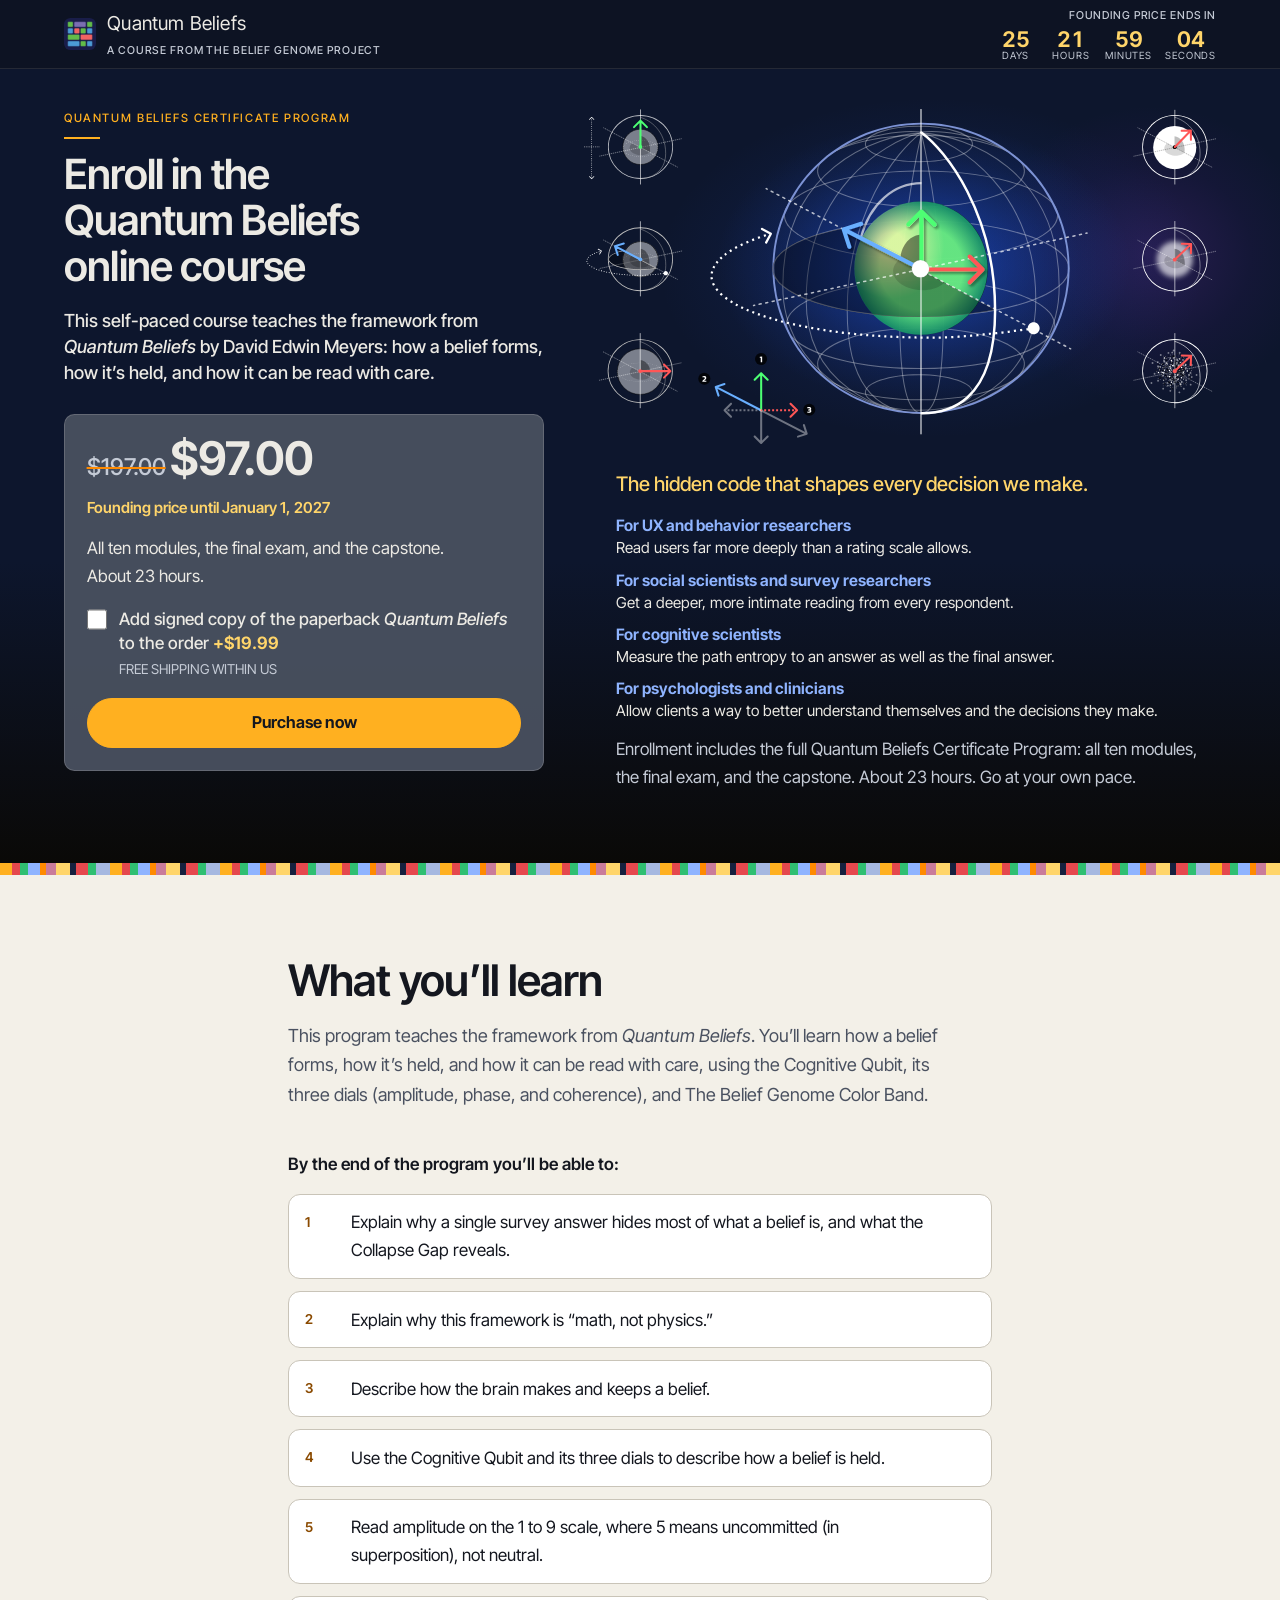
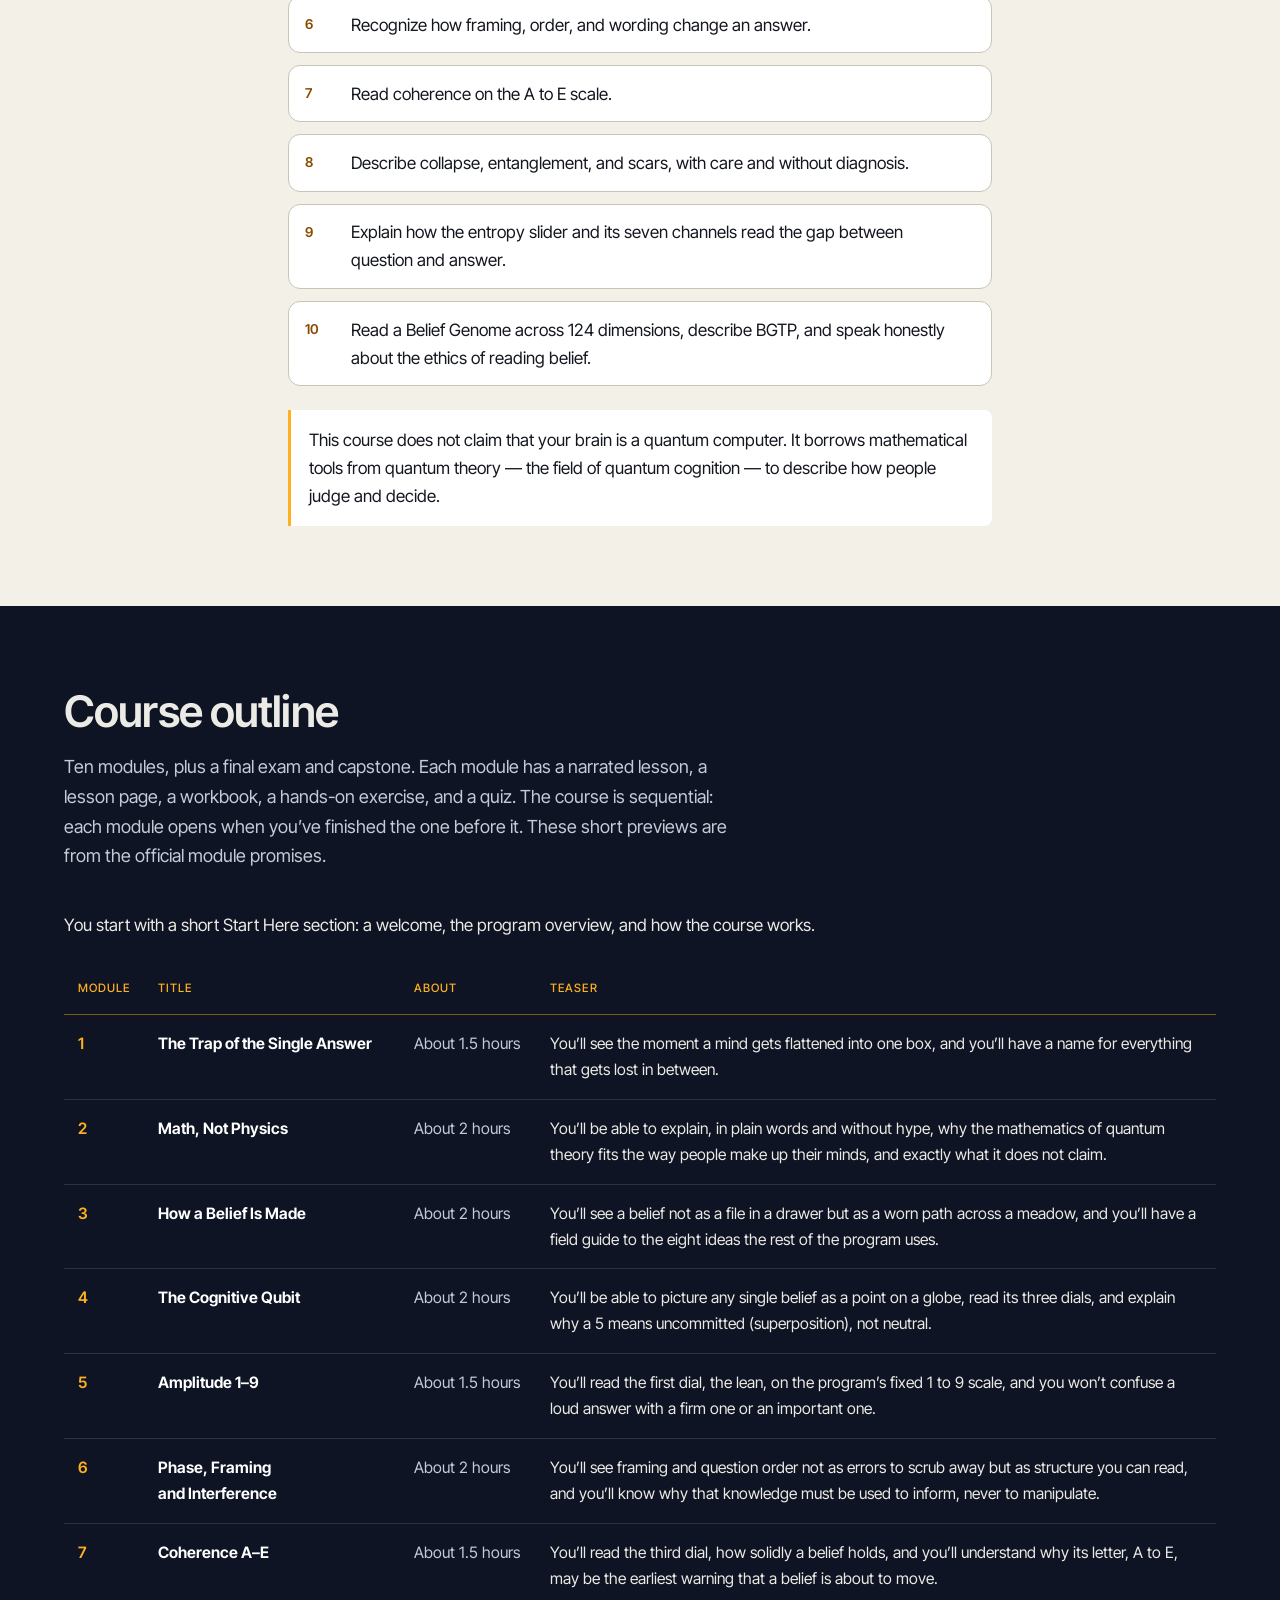
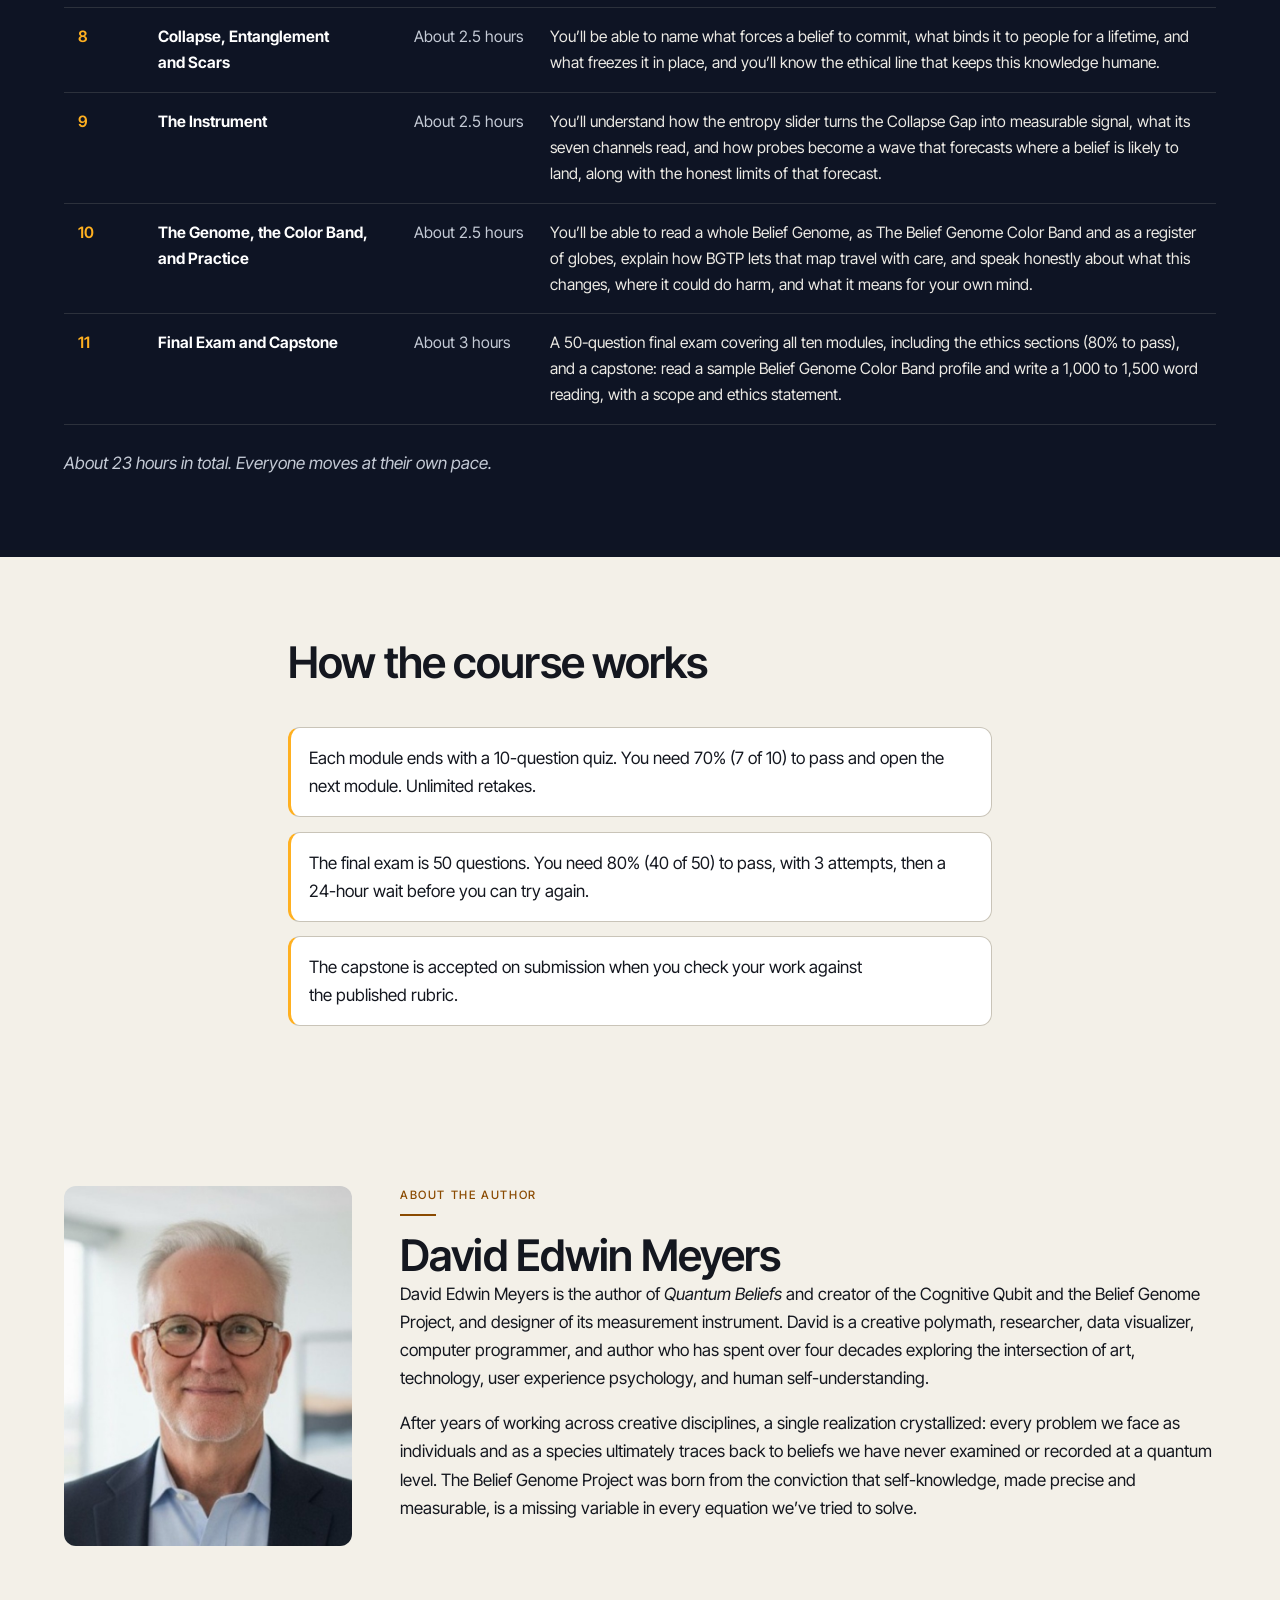
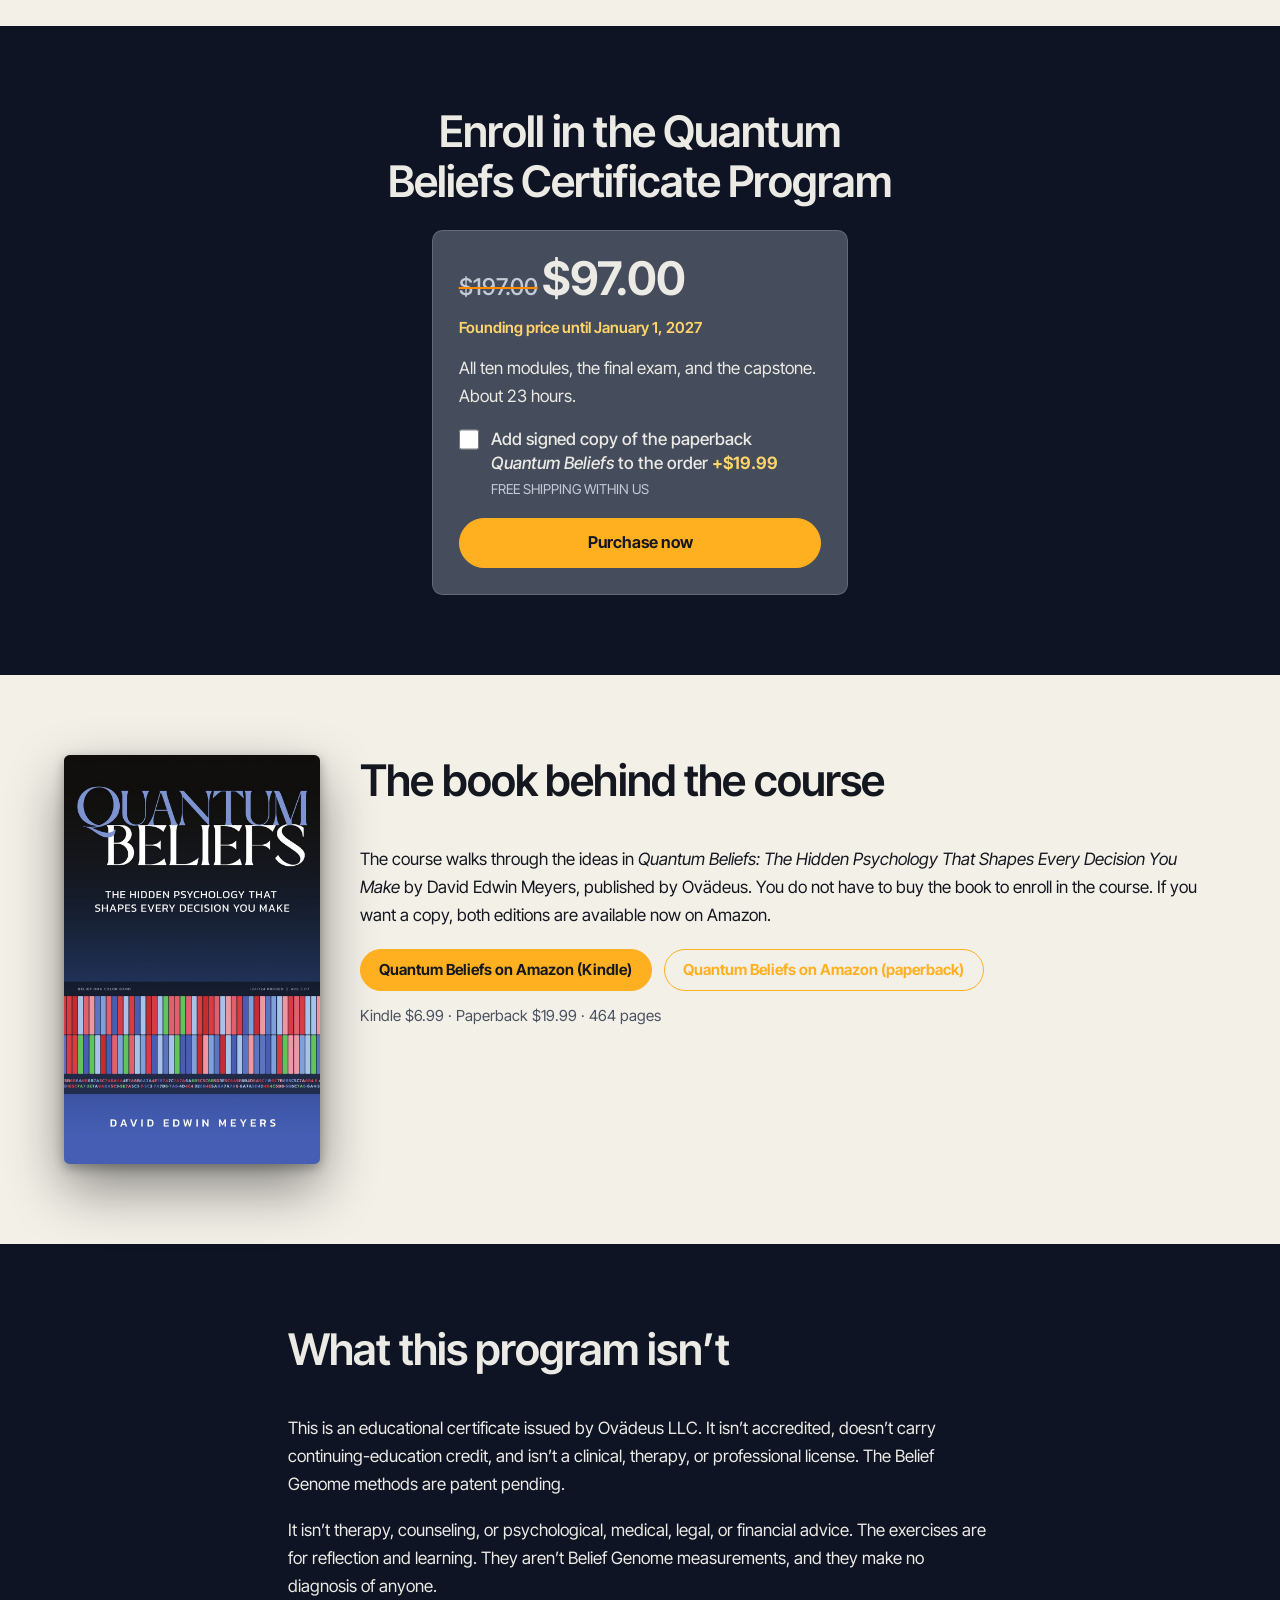
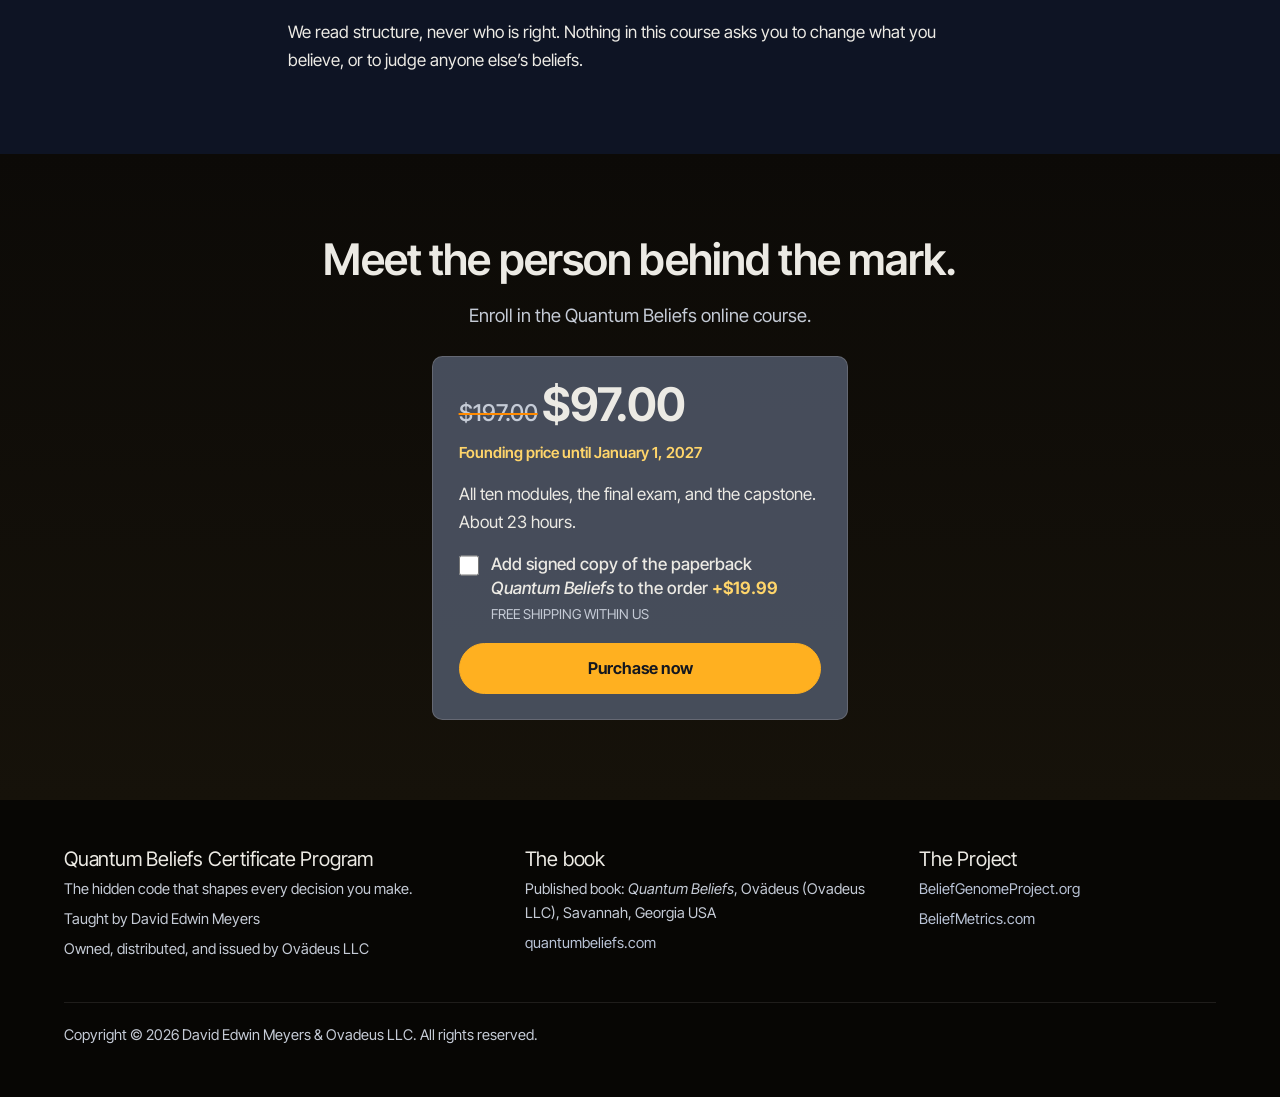
==== commit 7f4d88bc: "/certification: signed-paperback note reads FREE SHIPPING WITHIN US Replace "(ships to US addresses)" ====
--- a/certification/index.html
+++ b/certification/index.html
@@ -75,7 +75,7 @@
           <div class="addon-option">
             <input type="checkbox" id="addon-hero" class="js-addon" name="addon" value="signed-paperback" aria-describedby="addon-note-hero">
             <label for="addon-hero">Add signed copy of the paperback <cite>Quantum Beliefs</cite> to the&nbsp;order&nbsp;<span class="addon-price">+$19.99</span></label>
-            <p class="addon-note" id="addon-note-hero">(ships to US&nbsp;addresses)</p>
+            <p class="addon-note" id="addon-note-hero">FREE SHIPPING WITHIN&nbsp;US</p>
           </div>
           <a class="btn btn-primary btn-lg js-checkout" href="#enroll-card">Purchase now</a>
           <noscript><p class="cta-noscript">JavaScript is off. Enroll at <a href="https://quantumbeliefs.sungazer.com">quantumbeliefs.sungazer.com</a>.</p></noscript>
@@ -259,7 +259,7 @@
           <div class="addon-option">
             <input type="checkbox" id="addon-band" class="js-addon" name="addon" value="signed-paperback" aria-describedby="addon-note-band">
             <label for="addon-band">Add signed copy of the paperback <cite>Quantum Beliefs</cite> to the&nbsp;order&nbsp;<span class="addon-price">+$19.99</span></label>
-            <p class="addon-note" id="addon-note-band">(ships to US&nbsp;addresses)</p>
+            <p class="addon-note" id="addon-note-band">FREE SHIPPING WITHIN&nbsp;US</p>
           </div>
           <a class="btn btn-primary btn-lg js-checkout" href="#enroll">Purchase now</a>
         </div>
@@ -319,7 +319,7 @@
           <div class="addon-option">
             <input type="checkbox" id="addon-final" class="js-addon" name="addon" value="signed-paperback" aria-describedby="addon-note-final">
             <label for="addon-final">Add signed copy of the paperback <cite>Quantum Beliefs</cite> to the&nbsp;order&nbsp;<span class="addon-price">+$19.99</span></label>
-            <p class="addon-note" id="addon-note-final">(ships to US&nbsp;addresses)</p>
+            <p class="addon-note" id="addon-note-final">FREE SHIPPING WITHIN&nbsp;US</p>
           </div>
           <a class="btn btn-primary btn-lg js-checkout" href="#enroll-final">Purchase now</a>
         </div>
